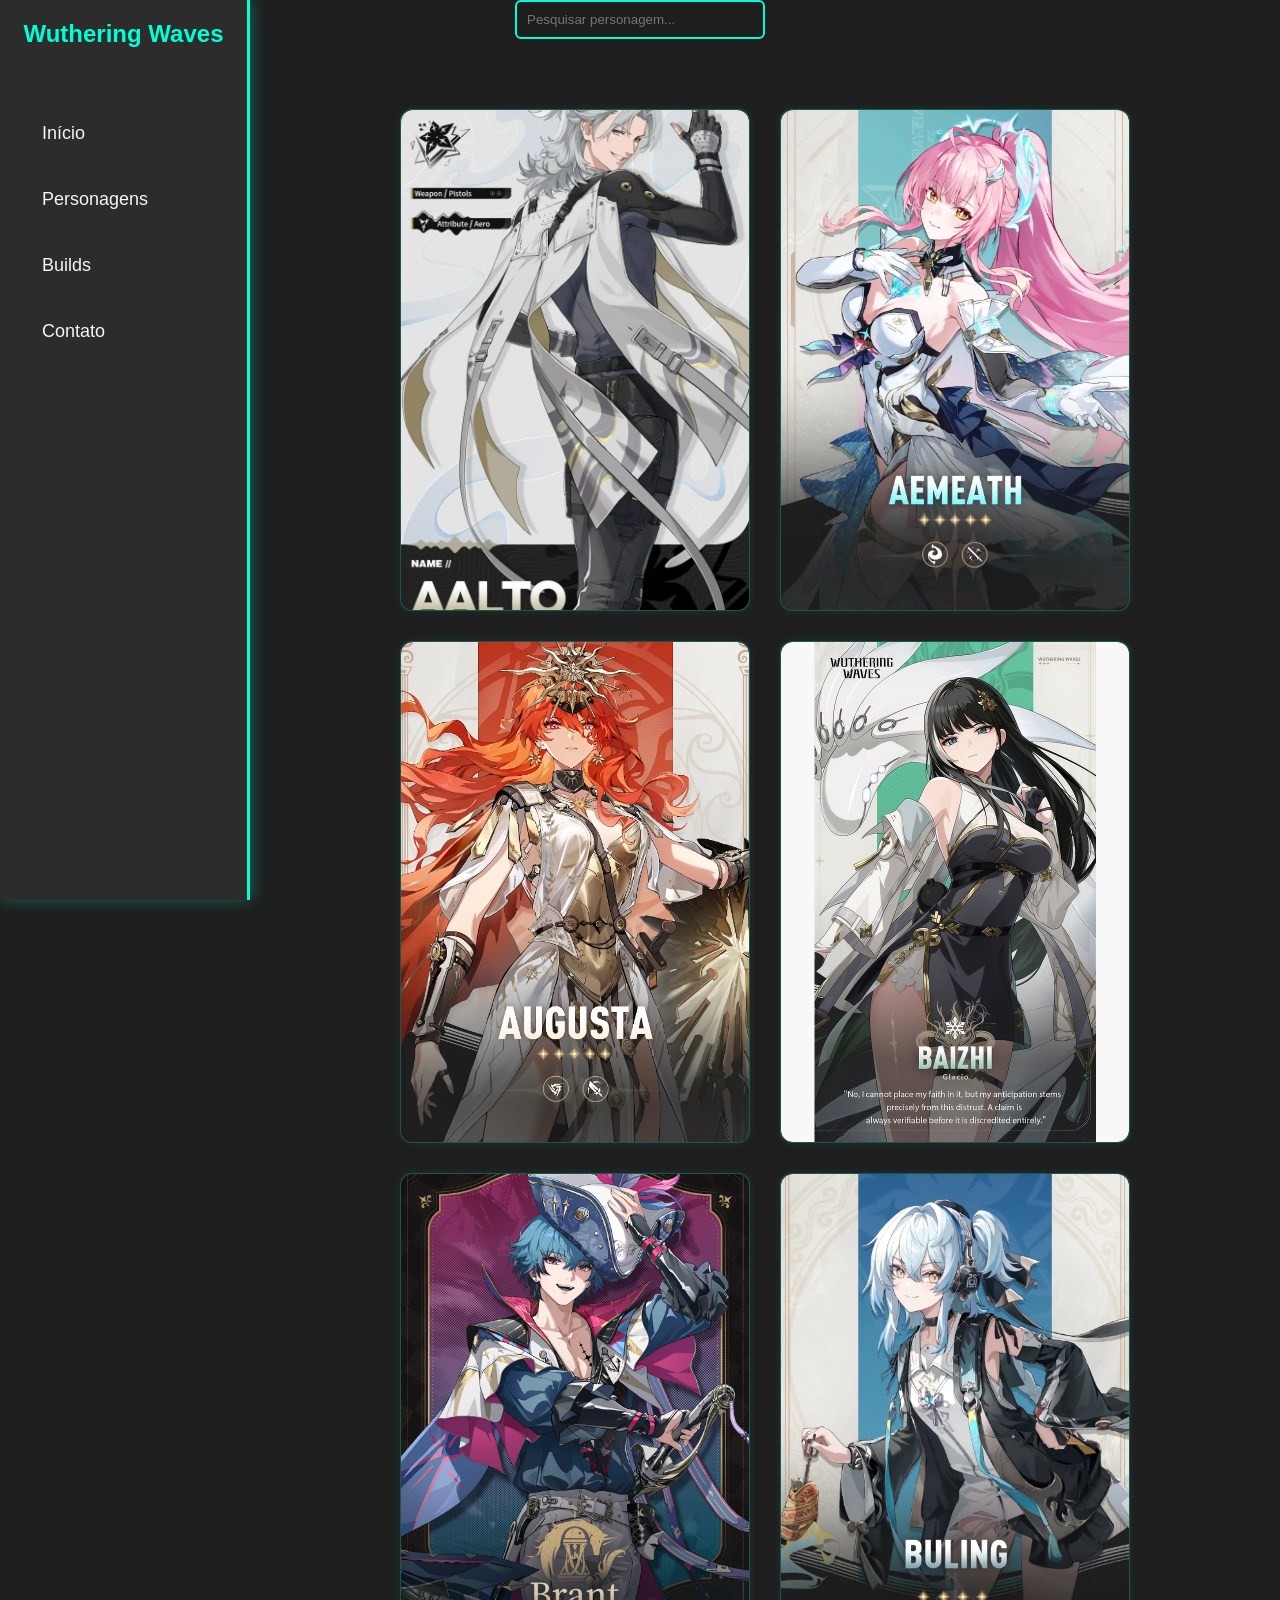
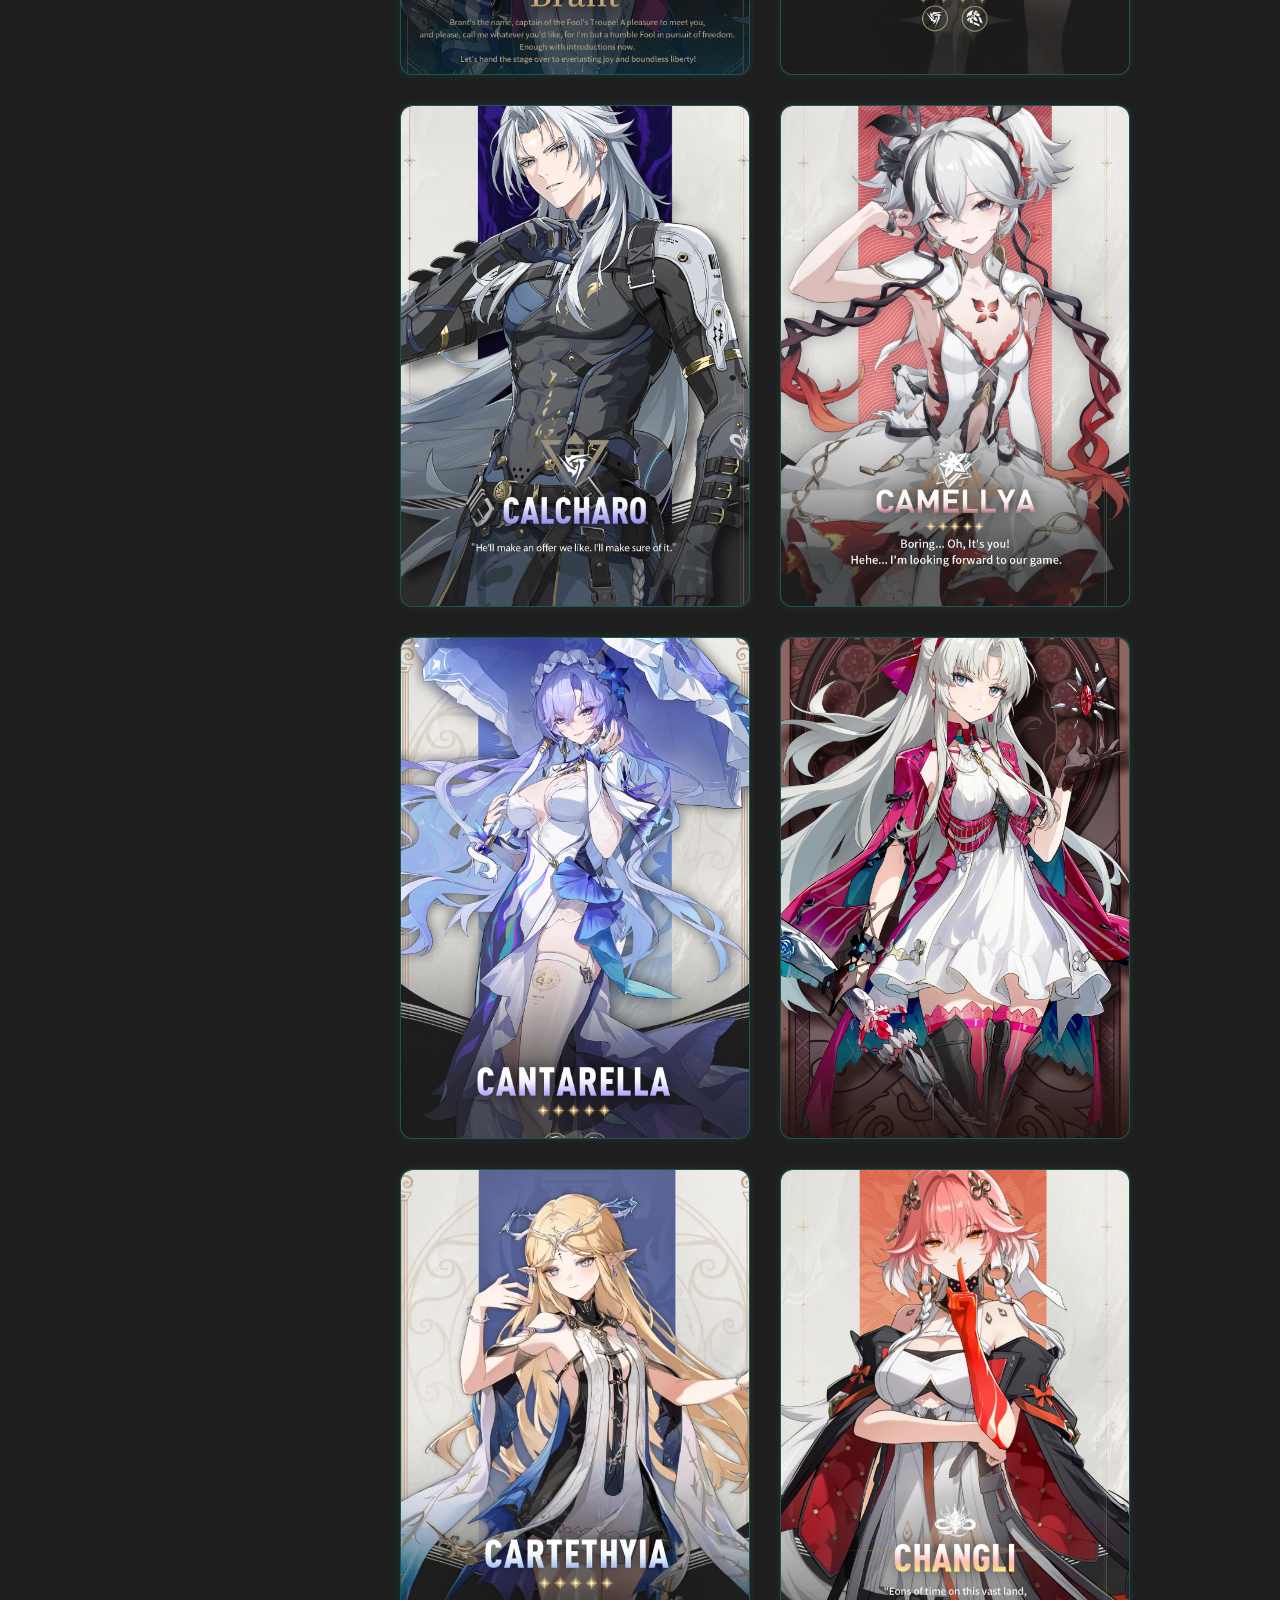
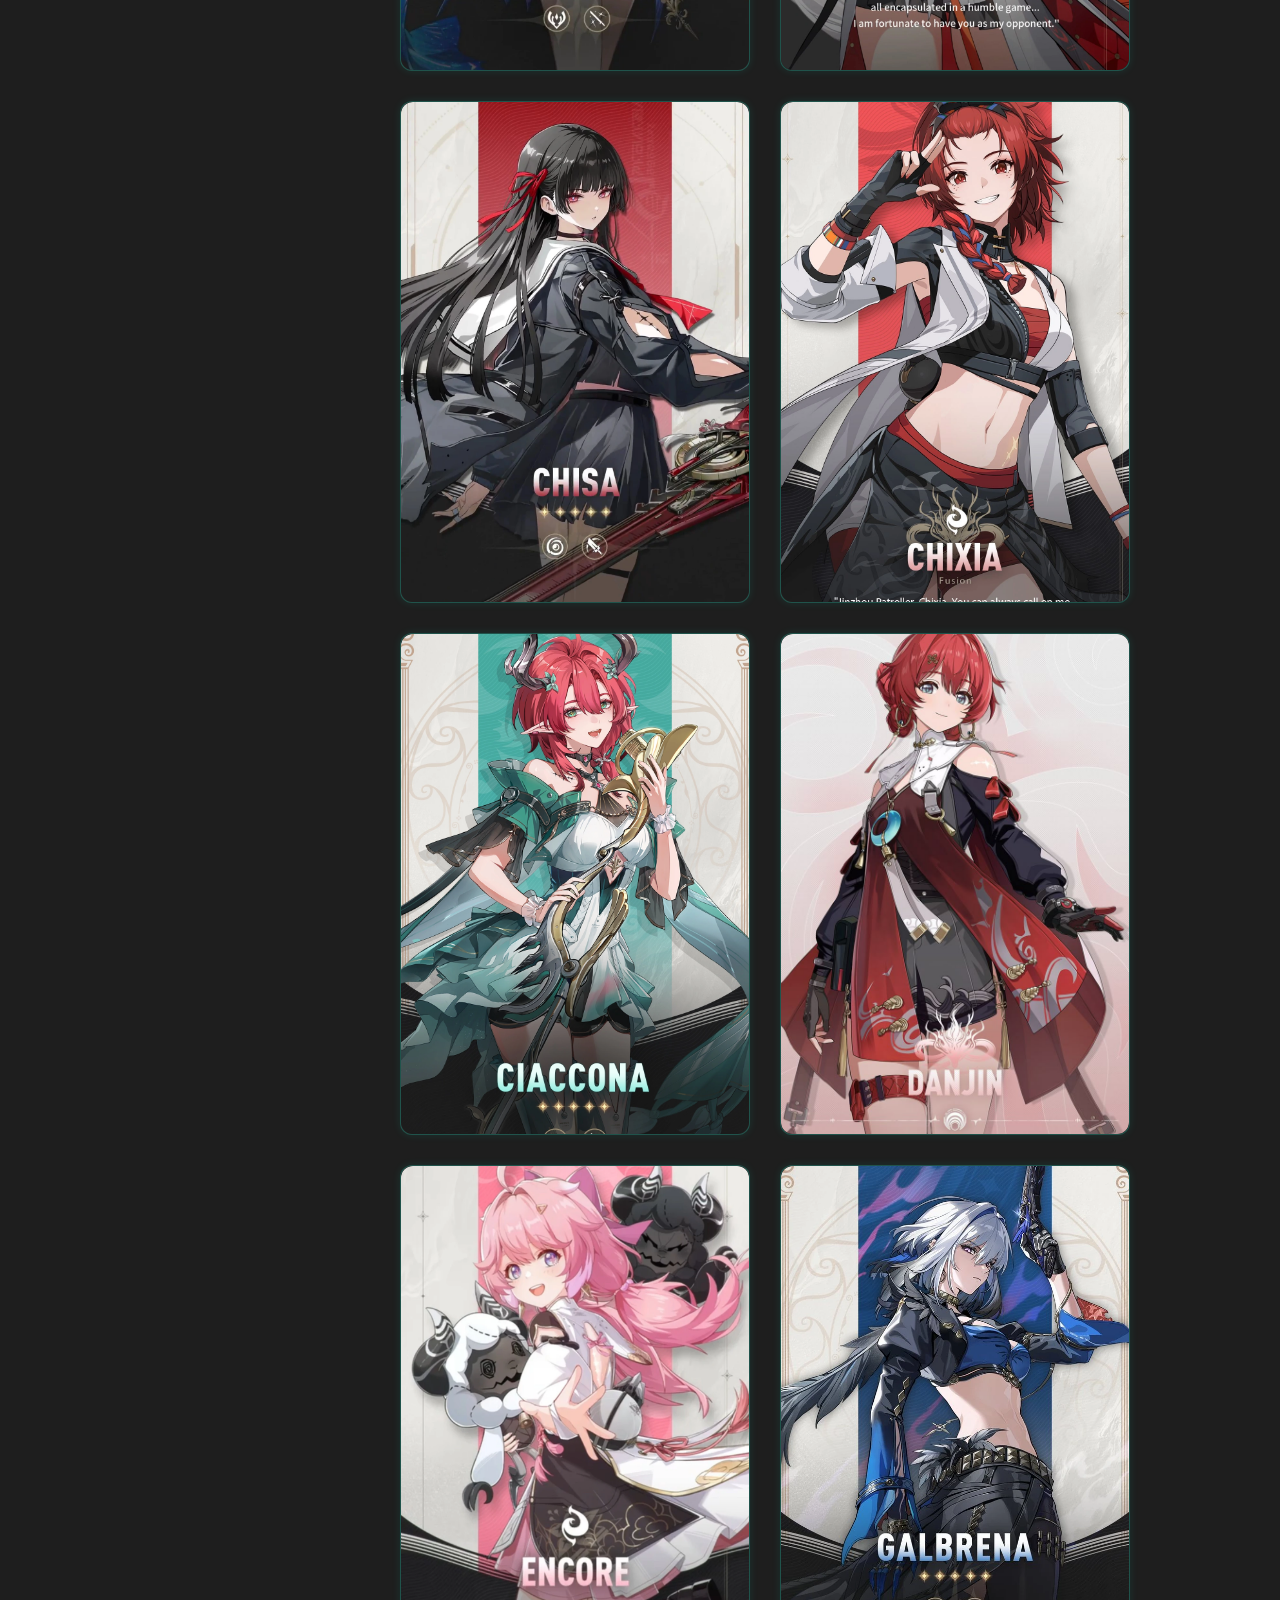
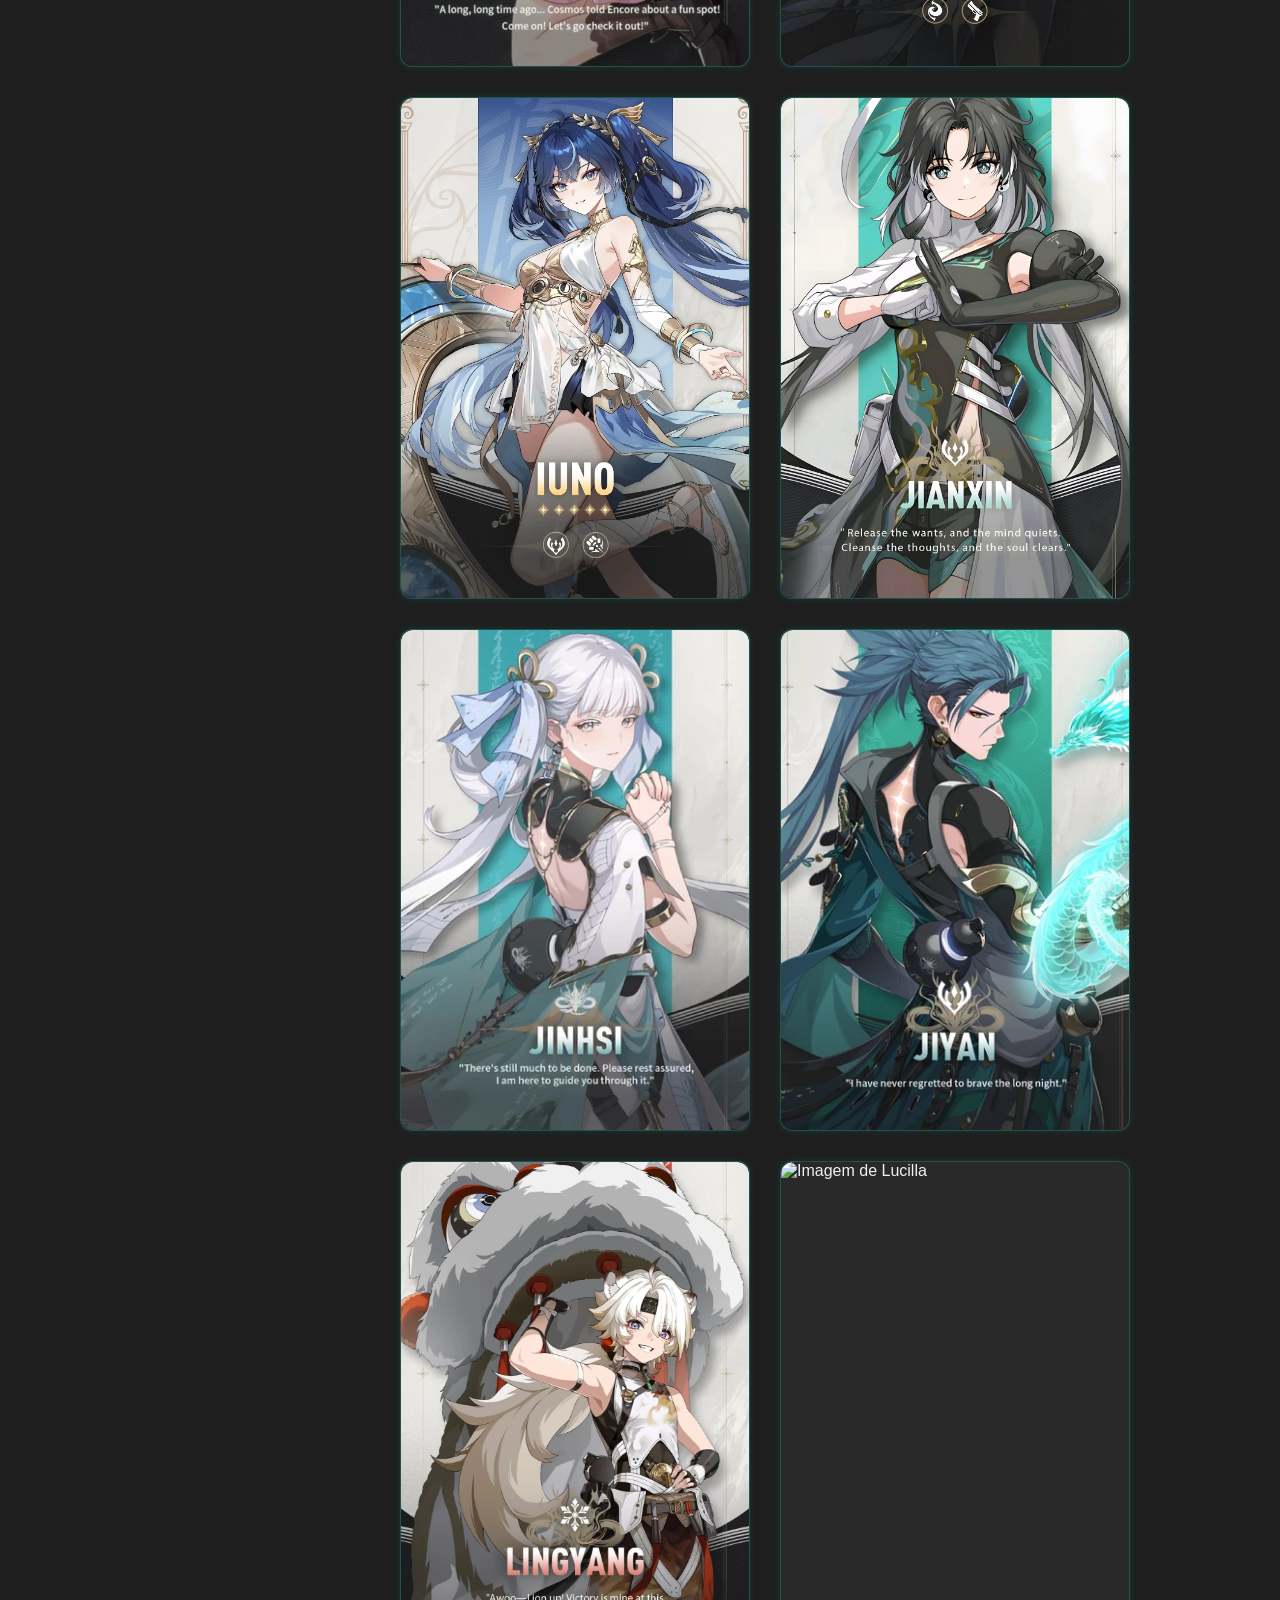
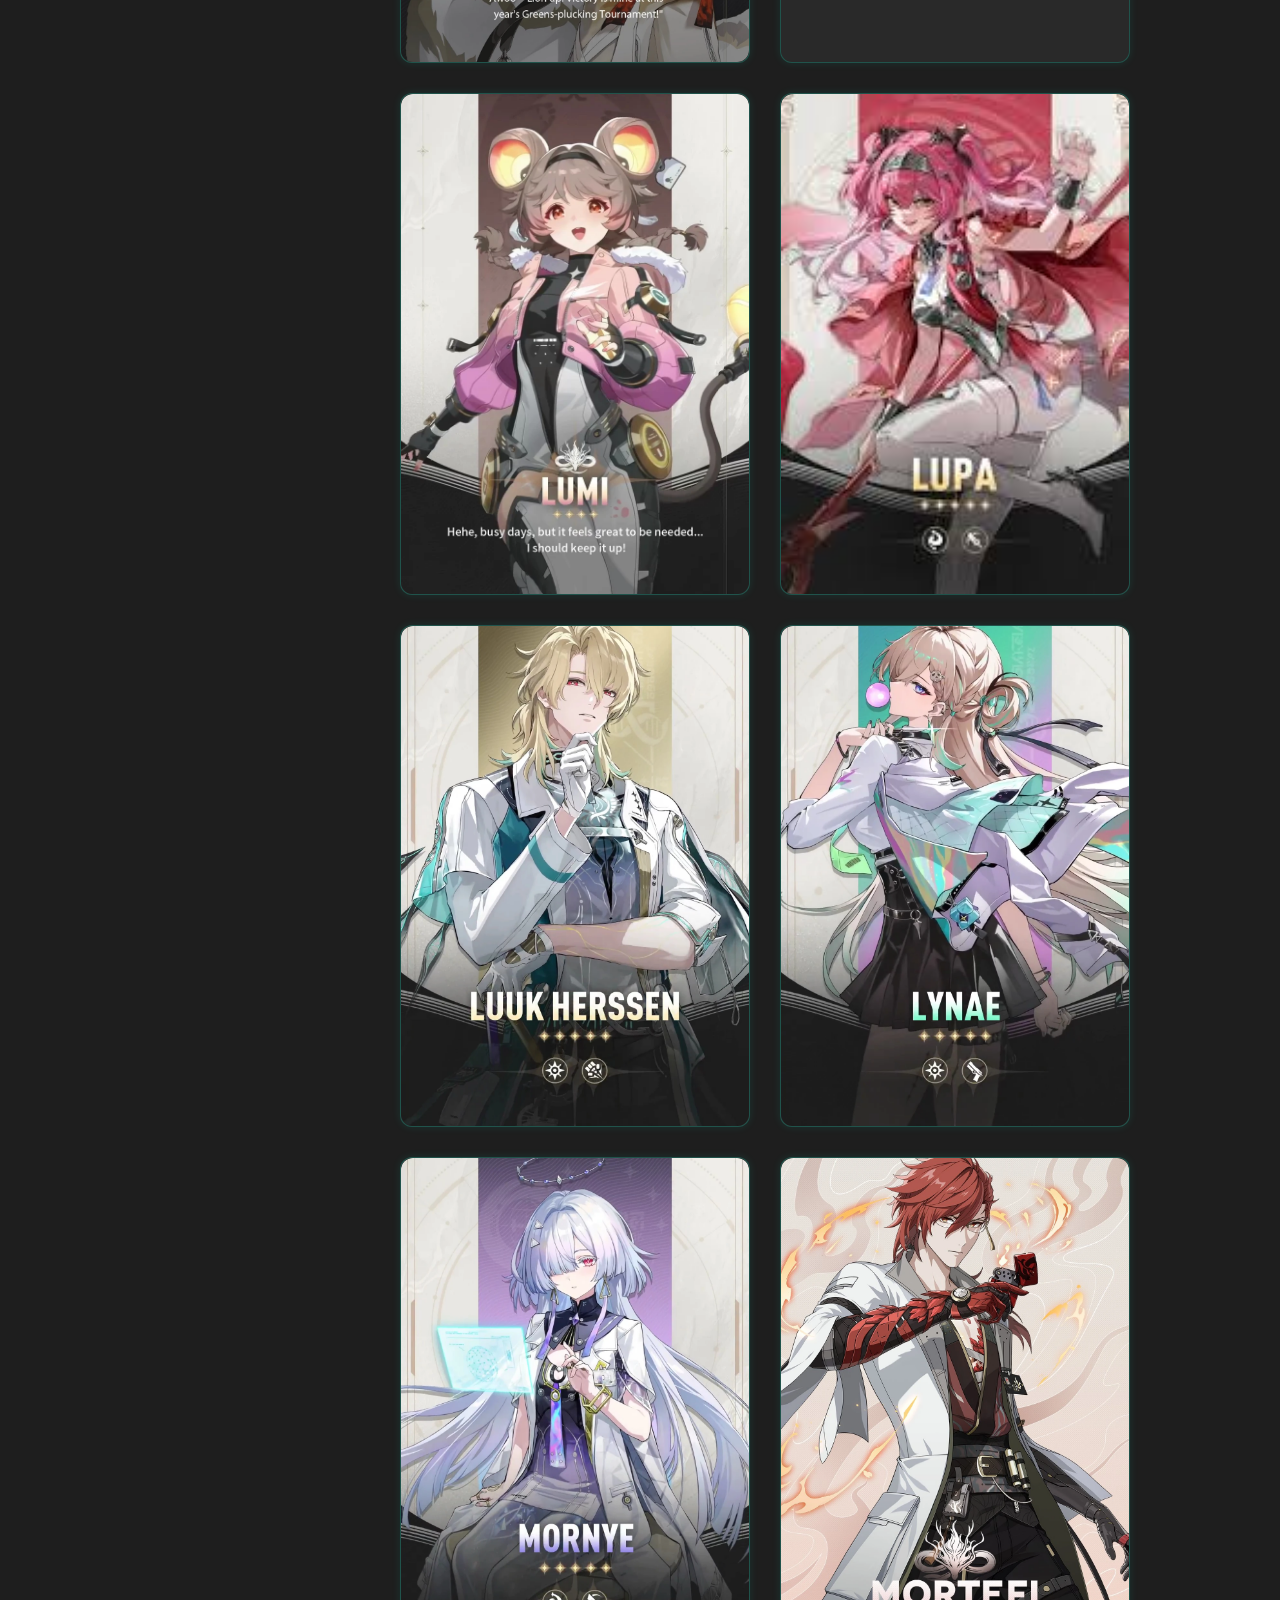
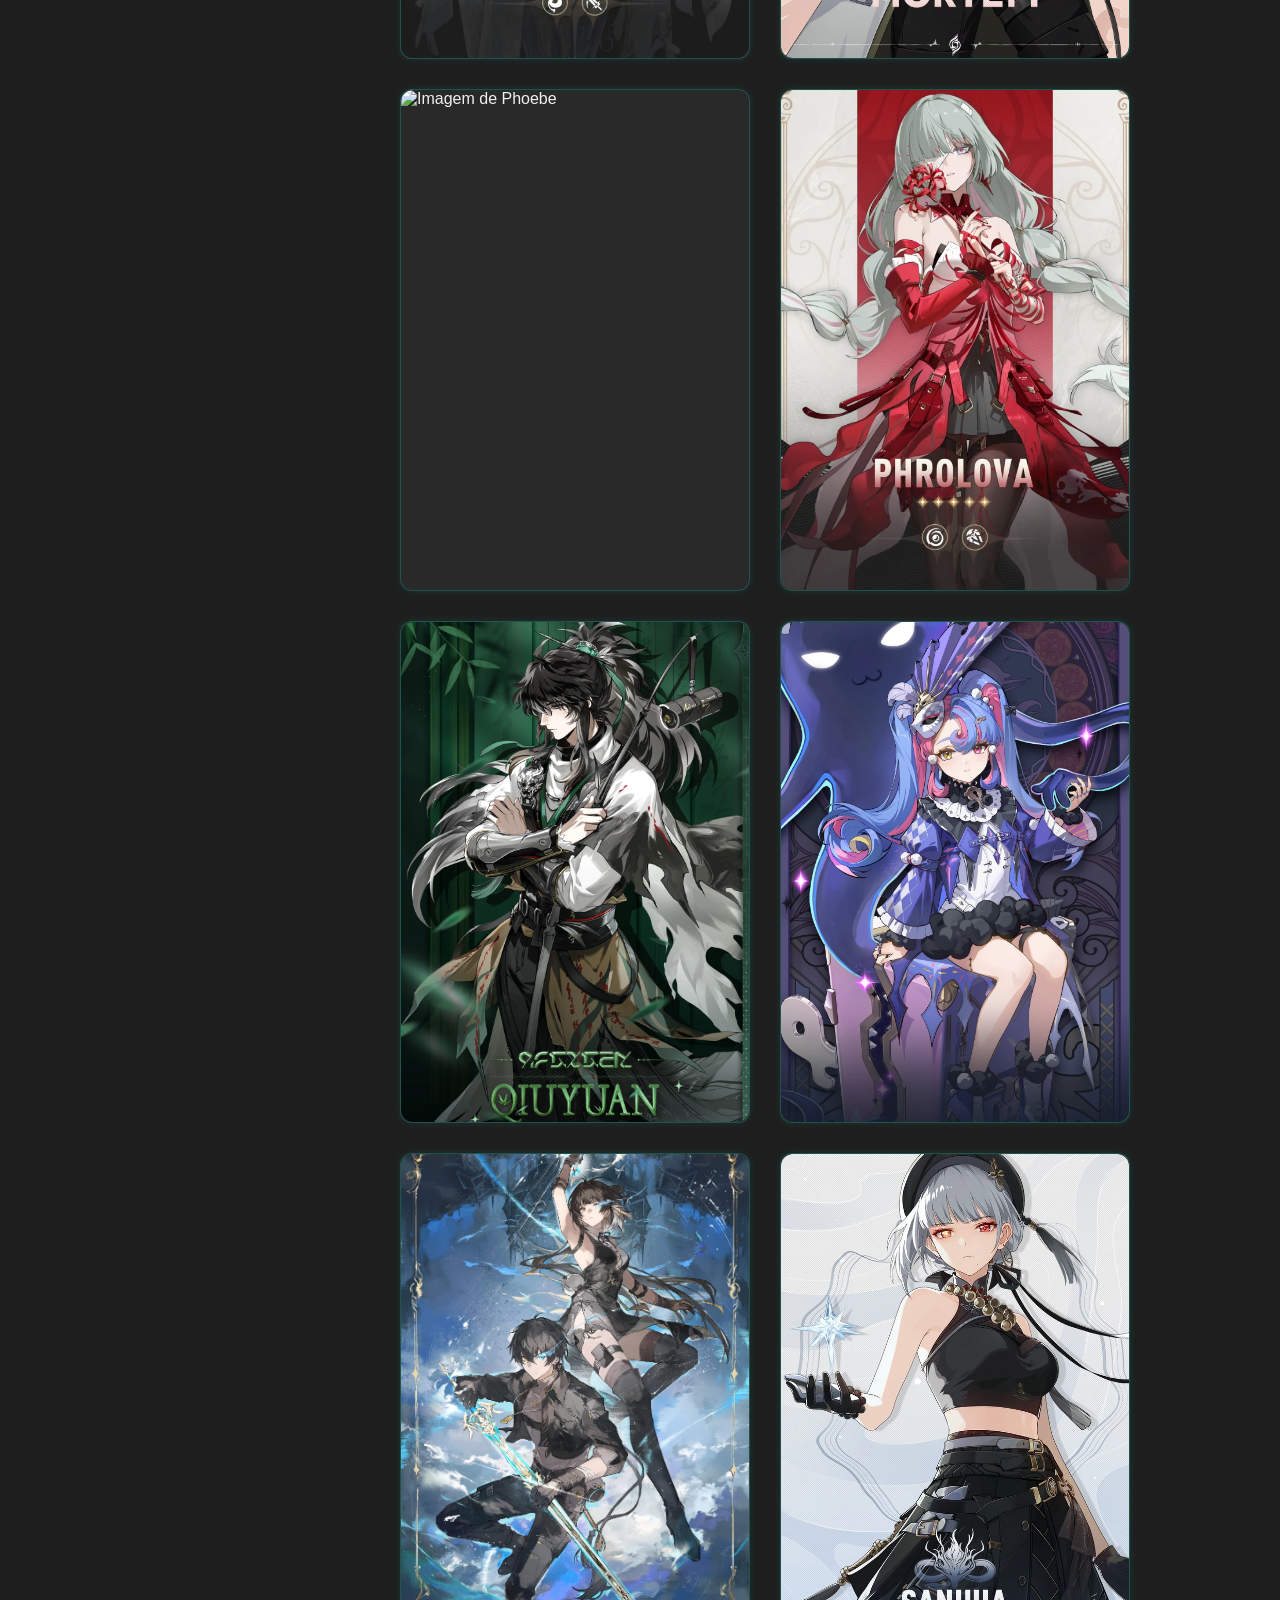
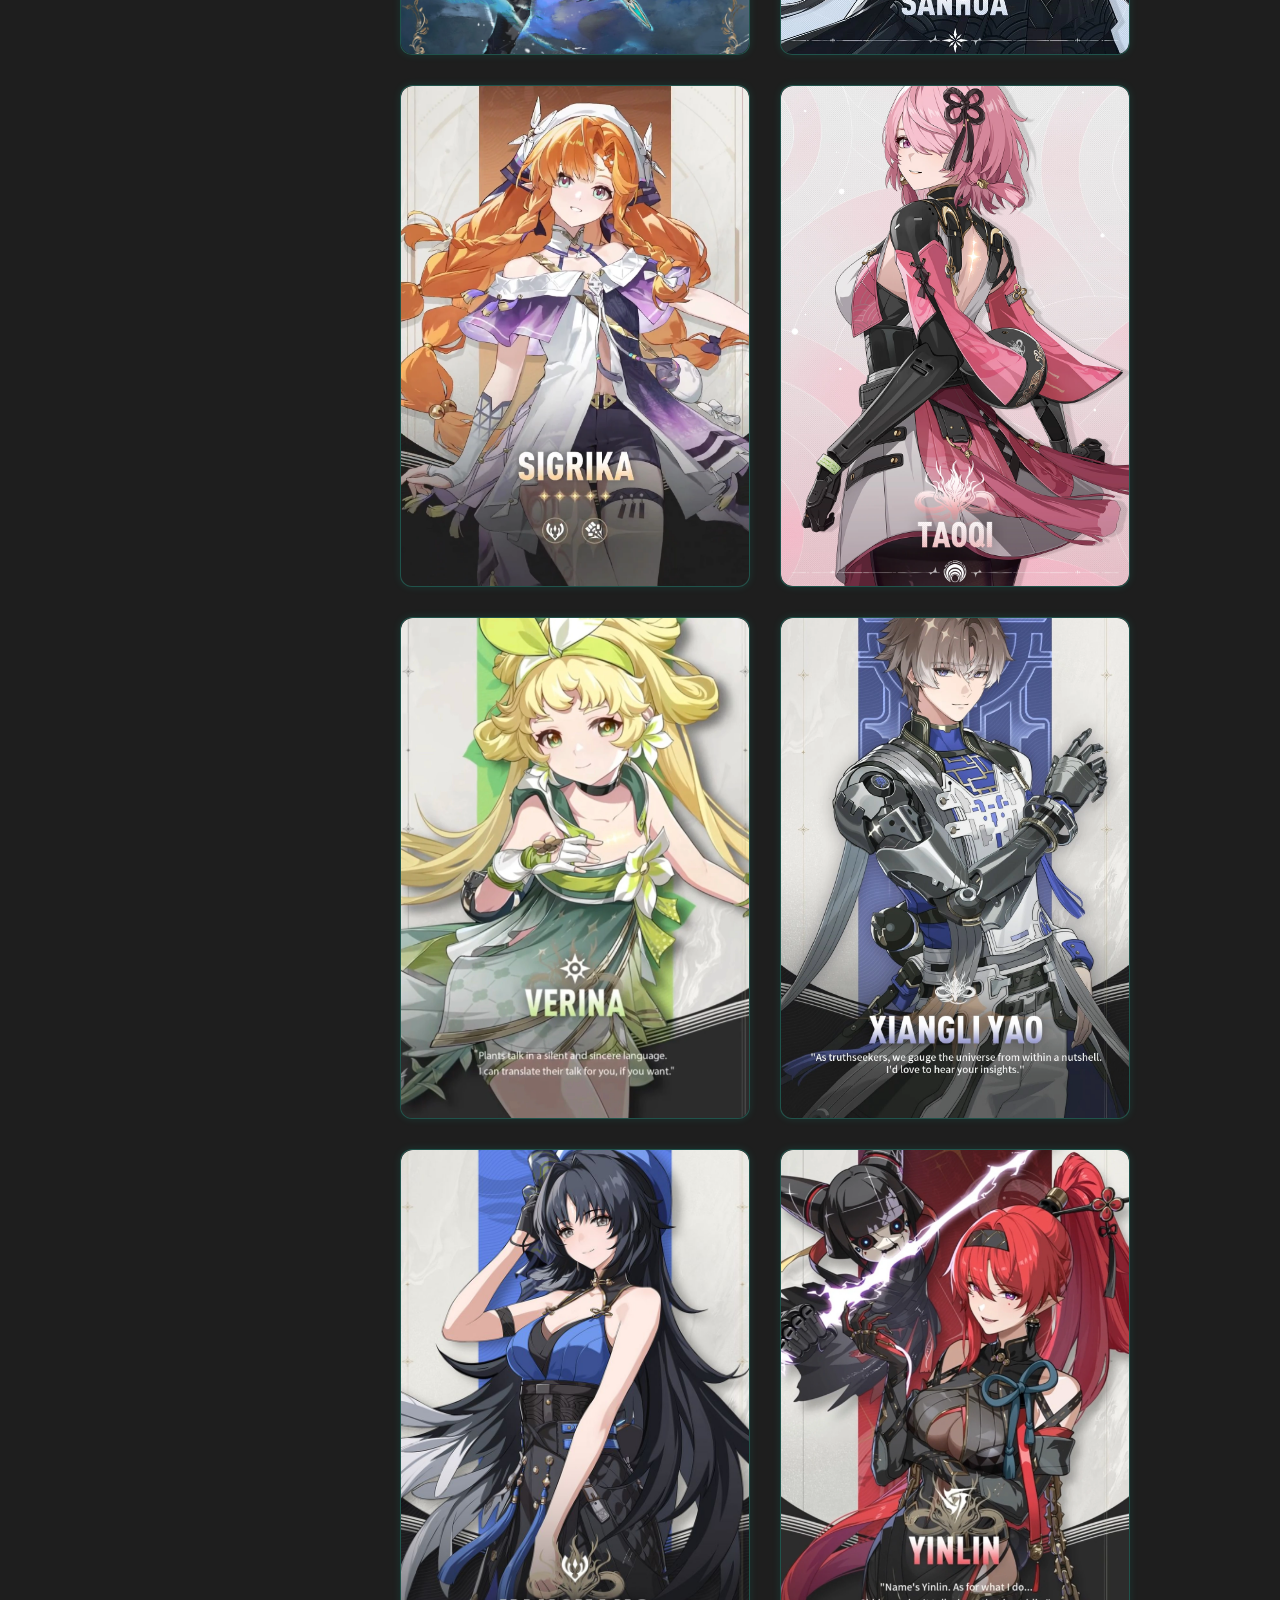
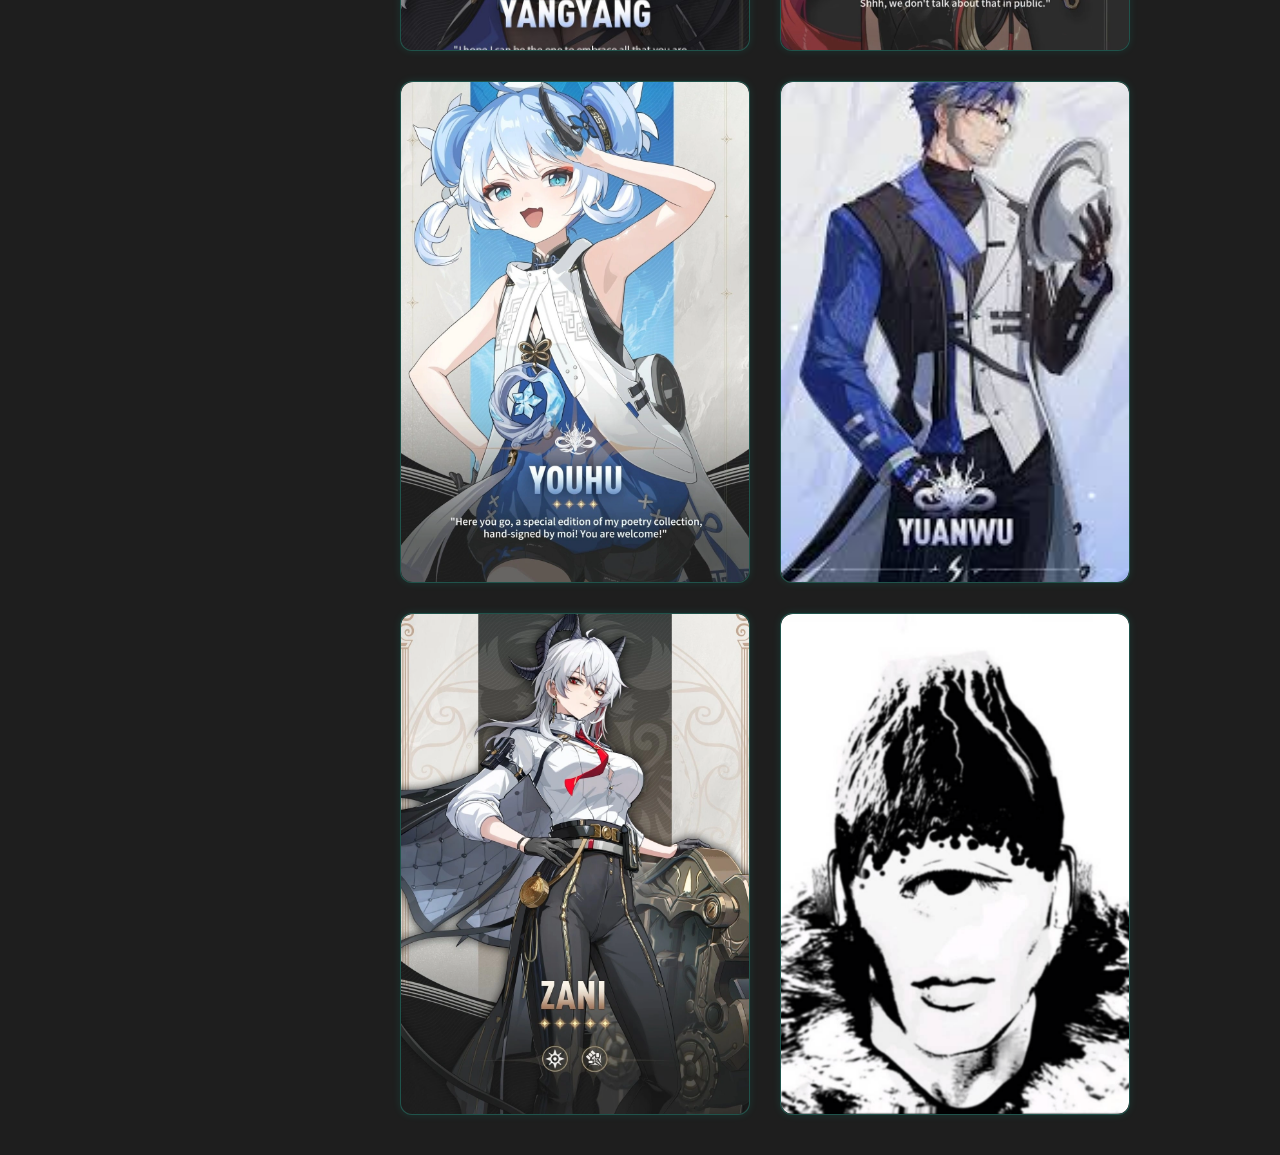
==== index.html @ b2bbee56 "Add files via upload" ====
<!DOCTYPE html>
<html lang="pt-br">
<head>
  <meta charset="UTF-8" />
  <meta name="viewport" content="width=device-width, initial-scale=1.0" />
  <title>Wuthering Waves - Personagens</title>
  <link rel="stylesheet" href="./css/index.css" />
</head>
<body>
    <button class="menu-toggle">☰</button>
  <!-- Menu Responsivo -->
  <nav class="menu">
    <h2 class="logo">Wuthering Waves</h2>
    <ul class="menu-list">
      <li><a href="index.html">Início</a></li>
      <li><a href="personagens.html">Personagens</a></li>
      <li><a href="builds.html">Builds</a></li>
      <li><a href="contato.html">Contato</a></li>
    </ul>
  </nav>
    <!-- botao saiba mais -->
     <div class="search-box">
  <input type="text" id="searchInput" placeholder="Pesquisar personagem...">
    </div>
  <!-- Cards --> 
  <main class="card-container">
<!-- Aalto -->
<section class="cardc" data-nome="aalto">
  <input type="checkbox" id="toggle-aalto" hidden />
  <label for="toggle-aalto" class="card-label">
    <div class="card-image">
      <img src="./img/aalto.png" alt="Imagem de Aalto" class="card-img" />
      <div class="card-info">
        <h1 class="nome">AALTO NVL90</h1>
        <h1 class="hp">HP 14200</h1>
        <h1 class="atk">ATK 2010</h1>
        <h1 class="def">DEF 1320</h1>
        <h1 class="re">RECARGA DE ENERGIA 125%</h1>
        <h1 class="tc">TAXA CRÍTICA 62%</h1>
        <h1 class="dc">DANO CRÍTICO 245%</h1>
 <!-- BOTÃO -->
<a href="builds.html#aalto" class="build-btn">Ver Build</a>
      </div>
    </div>
  </label>
</section>

<!-- Aemeath -->
<section class="cardc" data-nome="aemeath">
  <input type="checkbox" id="toggle-aemeath" hidden />
  <label for="toggle-aemeath" class="card-label">
    <div class="card-image">
      <img src="./img/aemeath.png" alt="Imagem de Aemeath" class="card-img" />
      <div class="card-info">
        <h1 class="nome">AEMEATH NVL90</h1>
        <h1 class="hp">HP 14950</h1>
        <h1 class="atk">ATK 2150</h1>
        <h1 class="def">DEF 1355</h1>
        <h1 class="re">RECARGA DE ENERGIA 122%</h1>
        <h1 class="tc">TAXA CRÍTICA 65%</h1>
        <h1 class="dc">DANO CRÍTICO 250%</h1>
<!-- BOTÃO -->
<a href="builds.html#aemeath" class="build-btn">Ver Build</a>
      </div>
    </div>
  </label>
</section>

<!-- Augusta -->
<section class="cardc" data-nome="augusta">
  <input type="checkbox" id="toggle-augusta" hidden />
  <label for="toggle-augusta" class="card-label">
    <div class="card-image">
      <img src="./img/augusta.png" alt="Imagem de Augusta" class="card-img" />
      <div class="card-info">
        <h1 class="nome">AUGUSTA NVL90</h1>
        <h1 class="hp">HP 15340</h1>
        <h1 class="atk">ATK 2200</h1>
        <h1 class="def">DEF 1370</h1>
        <h1 class="re">RECARGA DE ENERGIA 121%</h1>
        <h1 class="tc">TAXA CRÍTICA 60%</h1>
        <h1 class="dc">DANO CRÍTICO 247%</h1>
<!-- BOTÃO -->
<a href="builds.html#augusta" class="build-btn">Ver Build</a>
      </div>
    </div>
  </label>
</section>

<!-- Baizhi -->
<section class="cardc" data-nome="baizhi">
  <input type="checkbox" id="toggle-baizhi" hidden />
  <label for="toggle-baizhi" class="card-label">
    <div class="card-image">
      <img src="./img/baizhi.png" alt="Imagem de Baizhi" class="card-img" />
      <div class="card-info">
        <h1 class="nome">BAIZHI NVL90</h1>
        <h1 class="hp">HP 13890</h1>
        <h1 class="atk">ATK 1845</h1>
        <h1 class="def">DEF 1302</h1>
        <h1 class="re">RECARGA DE ENERGIA 119%</h1>
        <h1 class="tc">TAXA CRÍTICA 54%</h1>
        <h1 class="dc">DANO CRÍTICO 227%</h1>
<!-- BOTÃO -->
<a href="builds.html#baizhi" class="build-btn">Ver Build</a>
      </div>
    </div>
  </label>
</section>

<!-- Brant -->
<section class="cardc" data-nome="brant">
  <input type="checkbox" id="toggle-brant" hidden />
  <label for="toggle-brant" class="card-label">
    <div class="card-image">
      <img src="./img/brant.png" alt="Imagem de Brant" class="card-img" />
      <div class="card-info">
        <h1 class="nome">BRANT NVL90</h1>
        <h1 class="hp">HP 15820</h1>
        <h1 class="atk">ATK 2250</h1>
        <h1 class="def">DEF 1400</h1>
        <h1 class="re">RECARGA DE ENERGIA 120%</h1>
        <h1 class="tc">TAXA CRÍTICA 63%</h1>
        <h1 class="dc">DANO CRÍTICO 245%</h1>

      </div>
    </div>
  </label>
</section>

<!-- Buling -->
<section class="cardc" data-nome="buling">
  <input type="checkbox" id="toggle-buling" hidden />
  <label for="toggle-buling" class="card-label">
    <div class="card-image">
      <img src="./img/buling.png" alt="Imagem de Buling" class="card-img" />
      <div class="card-info">
        <h1 class="nome">BULING NVL90</h1>
        <h1 class="hp">HP 14560</h1>
        <h1 class="atk">ATK 2080</h1>
        <h1 class="def">DEF 1340</h1>
        <h1 class="re">RECARGA DE ENERGIA 118%</h1>
        <h1 class="tc">TAXA CRÍTICA 57%</h1>
        <h1 class="dc">DANO CRÍTICO 235%</h1>
      </div>
    </div>
  </label>
</section>

<!-- Calcharo -->
<section class="cardc" data-nome="calcharo">
  <input type="checkbox" id="toggle-calcharo" hidden />
  <label for="toggle-calcharo" class="card-label">
    <div class="card-image">
      <img src="./img/calcharo.png" alt="Imagem de Calcharo" class="card-img" />
      <div class="card-info">
        <h1 class="nome">CALCHARO NVL90</h1>
        <h1 class="hp">HP 15890</h1>
        <h1 class="atk">ATK 2260</h1>
        <h1 class="def">DEF 1410</h1>
        <h1 class="re">RECARGA DE ENERGIA 117%</h1>
        <h1 class="tc">TAXA CRÍTICA 60%</h1>
        <h1 class="dc">DANO CRÍTICO 248.9%</h1>
<!-- BOTÃO -->
<a href="builds.html#calcharo" class="build-btn">Ver Build</a>        
      </div>
    </div>
  </label>
</section>

<!-- Camellya -->
<section class="cardc" data-nome="camellya">
  <input type="checkbox" id="toggle-camellya" hidden />
  <label for="toggle-camellya" class="card-label">
    <div class="card-image">
      <img src="./img/camellya.png" alt="Imagem de Camellya" class="card-img" />
      <div class="card-info">
        <h1 class="nome">CAMELLYA NVL90</h1>
        <h1 class="hp">HP 15100</h1>
        <h1 class="atk">ATK 2330</h1>
        <h1 class="def">DEF 1320</h1>
        <h1 class="re">RECARGA DE ENERGIA 120%</h1>
        <h1 class="tc">TAXA CRÍTICA 73%</h1>
        <h1 class="dc">DANO CRÍTICO 270%</h1>
      </div>
    </div>
  </label>
</section>

<!-- Cantarella -->
<section class="cardc" data-nome="cantarella">
  <input type="checkbox" id="toggle-cantarella" hidden />
  <label for="toggle-cantarella" class="card-label">
    <div class="card-image">
      <img src="./img/cantarella.png" alt="Imagem de Cantarella" class="card-img" />
      <div class="card-info">
        <h1 class="nome">CANTARELLA NVL90</h1>
        <h1 class="hp">HP 14770</h1>
        <h1 class="atk">ATK 2120</h1>
        <h1 class="def">DEF 1350</h1>
        <h1 class="re">RECARGA DE ENERGIA 119%</h1>
        <h1 class="tc">TAXA CRÍTICA 68%</h1>
        <h1 class="dc">DANO CRÍTICO 260%</h1>
      </div>
    </div>
  </label>
</section>

<!-- Carlotta -->
<section class="cardc" data-nome="carlotta">
  <input type="checkbox" id="toggle-carlotta" hidden />
  <label for="toggle-carlotta" class="card-label">
    <div class="card-image">
      <img src="./img/carlotta.png" alt="Imagem de Carlotta" class="card-img" />
      <div class="card-info">
        <h1 class="nome">CARLOTTA NVL90</h1>
        <h1 class="hp">HP 15580</h1>
        <h1 class="atk">ATK 2205</h1>
        <h1 class="def">DEF 1380</h1>
        <h1 class="re">RECARGA DE ENERGIA 121%</h1>
        <h1 class="tc">TAXA CRÍTICA 63%</h1>
        <h1 class="dc">DANO CRÍTICO 255%</h1>
      </div>
    </div>
  </label>
</section>

<!-- Cartethyia -->
<section class="cardc" data-nome="cartethyia">
  <input type="checkbox" id="toggle-cartethyia" hidden />
  <label for="toggle-cartethyia" class="card-label">
    <div class="card-image">
      <img src="./img/cartethyia.png" alt="Imagem de Cartethyia" class="card-img" />
      <div class="card-info">
        <h1 class="nome">CARTETHYIA NVL90</h1>
        <h1 class="hp">HP 15090</h1>
        <h1 class="atk">ATK 2180</h1>
        <h1 class="def">DEF 1355</h1>
        <h1 class="re">RECARGA DE ENERGIA 120%</h1>
        <h1 class="tc">TAXA CRÍTICA 62%</h1>
        <h1 class="dc">DANO CRÍTICO 248%</h1>
      </div>
    </div>
  </label>
</section>

<!-- Changli -->
<section class="cardc" data-nome="changli">
  <input type="checkbox" id="toggle-changli" hidden />
  <label for="toggle-changli" class="card-label">
    <div class="card-image">
      <img src="./img/changli.png" alt="Imagem de Changli" class="card-img" />
      <div class="card-info">
        <h1 class="nome">CHANGLI NVL90</h1>
        <h1 class="hp">HP 16349</h1>
        <h1 class="atk">ATK 2033</h1>
        <h1 class="def">DEF 1378</h1>
        <h1 class="re">RECARGA DE ENERGIA 120%</h1>
        <h1 class="tc">TAXA CRÍTICA 61%</h1>
        <h1 class="dc">DANO CRÍTICO 264.4%</h1>
<!-- BOTÃO -->
<a href="builds.html#changli" class="build-btn">Ver Build</a>
      </div>
    </div>
  </label>
</section>

<!-- Chisa -->
<section class="cardc" data-nome="chisa">
  <input type="checkbox" id="toggle-chisa" hidden />
  <label for="toggle-chisa" class="card-label">
    <div class="card-image">
      <img src="./img/chisa.png" alt="Imagem de Chisa" class="card-img" />
      <div class="card-info">
        <h1 class="nome">CHISA NVL90</h1>
        <h1 class="hp">HP 14600</h1>
        <h1 class="atk">ATK 2100</h1>
        <h1 class="def">DEF 1330</h1>
        <h1 class="re">RECARGA DE ENERGIA 118%</h1>
        <h1 class="tc">TAXA CRÍTICA 59%</h1>
        <h1 class="dc">DANO CRÍTICO 242%</h1>
      </div>
    </div>
  </label>
</section>

<!-- Chixia -->
<section class="cardc" data-nome="chixia">
  <input type="checkbox" id="toggle-chixia" hidden />
  <label for="toggle-chixia" class="card-label">
    <div class="card-image">
      <img src="./img/chixia.png" alt="Imagem de Chixia" class="card-img" />
      <div class="card-info">
        <h1 class="nome">CHIXIA NVL90</h1>
        <h1 class="hp">HP 15200</h1>
        <h1 class="atk">ATK 2240</h1>
        <h1 class="def">DEF 1380</h1>
        <h1 class="re">RECARGA DE ENERGIA 119%</h1>
        <h1 class="tc">TAXA CRÍTICA 64%</h1>
        <h1 class="dc">DANO CRÍTICO 260%</h1>
      </div>
    </div>
  </label>
</section>

<!-- Ciaccona -->
<section class="cardc" data-nome="ciaccona">
  <input type="checkbox" id="toggle-ciaccona" hidden />
  <label for="toggle-ciaccona" class="card-label">
    <div class="card-image">
      <img src="./img/ciaccona.png" alt="Imagem de Ciaccona" class="card-img" />
      <div class="card-info">
        <h1 class="nome">CIACCONA NVL90</h1>
        <h1 class="hp">HP 15050</h1>
        <h1 class="atk">ATK 2180</h1>
        <h1 class="def">DEF 1360</h1>
        <h1 class="re">RECARGA DE ENERGIA 117%</h1>
        <h1 class="tc">TAXA CRÍTICA 61%</h1>
        <h1 class="dc">DANO CRÍTICO 250%</h1>
      </div>
    </div>
  </label>
</section>

<!-- Danjin -->
<section class="cardc" data-nome="danjin">
  <input type="checkbox" id="toggle-danjin" hidden />
  <label for="toggle-danjin" class="card-label">
    <div class="card-image">
      <img src="./img/danjin.png" alt="Imagem de Danjin" class="card-img" />
      <div class="card-info">
        <h1 class="nome">DANJIN NVL90</h1>
        <h1 class="hp">HP 14467</h1>
        <h1 class="atk">ATK 2356</h1>
        <h1 class="def">DEF 1439</h1>
        <h1 class="re">RECARGA DE ENERGIA 121.2%</h1>
        <h1 class="tc">TAXA CRÍTICA 91%</h1>
        <h1 class="dc">DANO CRÍTICO 257.7%</h1>
<!-- BOTÃO -->
<a href="builds.html#danjin" class="build-btn">Ver Build</a>        
      </div>
    </div>
  </label>
</section>

<!-- Encore -->
<section class="cardc" data-nome="encore">
  <input type="checkbox" id="toggle-encore" hidden />
  <label for="toggle-encore" class="card-label">
    <div class="card-image">
      <img src="./img/encore.png" alt="Imagem de Encore" class="card-img" />
      <div class="card-info">
        <h1 class="nome">ENCORE NVL90</h1>
        <h1 class="hp">HP 14900</h1>
        <h1 class="atk">ATK 2102</h1>
        <h1 class="def">DEF 1370</h1>
        <h1 class="re">RECARGA DE ENERGIA 117%</h1>
        <h1 class="tc">TAXA CRÍTICA 65%</h1>
        <h1 class="dc">DANO CRÍTICO 250.1%</h1>
<!-- BOTÃO -->
<a href="builds.html#encore" class="build-btn">Ver Build</a>
      </div>
    </div>
  </label>
</section>

<!-- Galbrena -->
<section class="cardc" data-nome="galbrena">
  <input type="checkbox" id="toggle-galbrena" hidden />
  <label for="toggle-galbrena" class="card-label">
    <div class="card-image">
      <img src="./img/galbrena.png" alt="Imagem de Galbrena" class="card-img" />
      <div class="card-info">
        <h1 class="nome">GALBRENA NVL90</h1>
        <h1 class="hp">HP 14750</h1>
        <h1 class="atk">ATK 2130</h1>
        <h1 class="def">DEF 1345</h1>
        <h1 class="re">RECARGA DE ENERGIA 118%</h1>
        <h1 class="tc">TAXA CRÍTICA 66%</h1>
        <h1 class="dc">DANO CRÍTICO 255%</h1>
      </div>
    </div>
  </label>
</section>

<!-- Iuno -->
<section class="cardc" data-nome="iuno">
  <input type="checkbox" id="toggle-iuno" hidden />
  <label for="toggle-iuno" class="card-label">
    <div class="card-image">
      <img src="./img/iuno.png" alt="Imagem de Iuno" class="card-img" />
      <div class="card-info">
        <h1 class="nome">IUNO NVL90</h1>
        <h1 class="hp">HP 14680</h1>
        <h1 class="atk">ATK 2125</h1>
        <h1 class="def">DEF 1320</h1>
        <h1 class="re">RECARGA DE ENERGIA 119%</h1>
        <h1 class="tc">TAXA CRÍTICA 67%</h1>
        <h1 class="dc">DANO CRÍTICO 256%</h1>
      </div>
    </div>
  </label>
</section>

<!-- Jianxin -->
<section class="cardc" data-nome="jianxin">
  <input type="checkbox" id="toggle-jianxin" hidden />
  <label for="toggle-jianxin" class="card-label">
    <div class="card-image">
      <img src="./img/jianxin.png" alt="Imagem de Jianxin" class="card-img" />
      <div class="card-info">
        <h1 class="nome">JIANXIN NVL90</h1>
        <h1 class="hp">HP 17480</h1>
        <h1 class="atk">ATK 1990</h1>
        <h1 class="def">DEF 1533</h1>
        <h1 class="re">RECARGA DE ENERGIA 122%</h1>
        <h1 class="tc">TAXA CRÍTICA 58%</h1>
        <h1 class="dc">DANO CRÍTICO 236%</h1>
<!-- BOTÃO -->
<a href="builds.html#jianxin" class="build-btn">Ver Build</a>        
      </div>
    </div>
  </label>
</section>

<!-- Jinhsi -->
<section class="cardc" data-nome="jinhsi">
  <input type="checkbox" id="toggle-jinhsi" hidden />
  <label for="toggle-jinhsi" class="card-label">
    <div class="card-image">
      <img src="./img/jinhsi.png" alt="Imagem de Jinhsi" class="card-img" />
      <div class="card-info">
        <h1 class="nome">JINHSI NVL90</h1>
        <h1 class="hp">HP 15800</h1>
        <h1 class="atk">ATK 2300</h1>
        <h1 class="def">DEF 1360</h1>
        <h1 class="re">RECARGA DE ENERGIA 118%</h1>
        <h1 class="tc">TAXA CRÍTICA 70%</h1>
        <h1 class="dc">DANO CRÍTICO 270%</h1>
      </div>
    </div>
  </label>
</section>

<!-- Jiyan -->
<section class="cardc" data-nome="jiyan">
  <input type="checkbox" id="toggle-jiyan" hidden />
  <label for="toggle-jiyan" class="card-label">
    <div class="card-image">
      <img src="./img/jiyan.png" alt="Imagem de Jiyan" class="card-img" />
      <div class="card-info">
        <h1 class="nome">JIYAN NVL90</h1>
        <h1 class="hp">HP 15950</h1>
        <h1 class="atk">ATK 2225</h1>
        <h1 class="def">DEF 1385</h1>
        <h1 class="re">RECARGA DE ENERGIA 117%</h1>
        <h1 class="tc">TAXA CRÍTICA 65%</h1>
        <h1 class="dc">DANO CRÍTICO 260%</h1>
      </div>
    </div>
  </label>
</section>

<!-- Lingyang -->
<section class="cardc" data-nome="lingyang">
  <input type="checkbox" id="toggle-lingyang" hidden />
  <label for="toggle-lingyang" class="card-label">
    <div class="card-image">
      <img src="./img/lingyang.png" alt="Imagem de Lingyang" class="card-img" />
      <div class="card-info">
        <h1 class="nome">LINGYANG NVL90</h1>
        <h1 class="hp">HP 15080</h1>
        <h1 class="atk">ATK 2170</h1>
        <h1 class="def">DEF 1340</h1>
        <h1 class="re">RECARGA DE ENERGIA 116%</h1>
        <h1 class="tc">TAXA CRÍTICA 63%</h1>
        <h1 class="dc">DANO CRÍTICO 248%</h1>
      </div>
    </div>
  </label>
</section>

<!-- Lucilla -->
<section class="cardc" data-nome="lucilla">
  <input type="checkbox" id="toggle-lucilla" hidden />
  <label for="toggle-lucilla" class="card-label">
    <div class="card-image">
      <img src="./img/lucilla.png" alt="Imagem de Lucilla" class="card-img" />
      <div class="card-info">
        <h1 class="nome">LUCILLA NVL90</h1>
        <h1 class="hp">HP 14890</h1>
        <h1 class="atk">ATK 2190</h1>
        <h1 class="def">DEF 1355</h1>
        <h1 class="re">RECARGA DE ENERGIA 119%</h1>
        <h1 class="tc">TAXA CRÍTICA 66%</h1>
        <h1 class="dc">DANO CRÍTICO 253%</h1>
      </div>
    </div>
  </label>
</section>

<!-- Lumi -->
<section class="cardc" data-nome="lumi">
  <input type="checkbox" id="toggle-lumi" hidden />
  <label for="toggle-lumi" class="card-label">
    <div class="card-image">
      <img src="./img/lumi.png" alt="Imagem de Lumi" class="card-img" />
      <div class="card-info">
        <h1 class="nome">LUMI NVL90</h1>
        <h1 class="hp">HP 14550</h1>
        <h1 class="atk">ATK 2210</h1>
        <h1 class="def">DEF 1330</h1>
        <h1 class="re">RECARGA DE ENERGIA 118%</h1>
        <h1 class="tc">TAXA CRÍTICA 67%</h1>
        <h1 class="dc">DANO CRÍTICO 255%</h1>
      </div>
    </div>
  </label>
</section>

<!-- Lupa -->
<section class="cardc" data-nome="lupa">
  <input type="checkbox" id="toggle-lupa" hidden />
  <label for="toggle-lupa" class="card-label">
    <div class="card-image">
      <img src="./img/lupa.png" alt="Imagem de Lupa" class="card-img" />
      <div class="card-info">
        <h1 class="nome">LUPA NVL90</h1>
        <h1 class="hp">HP 14720</h1>
        <h1 class="atk">ATK 2230</h1>
        <h1 class="def">DEF 1365</h1>
        <h1 class="re">RECARGA DE ENERGIA 120%</h1>
        <h1 class="tc">TAXA CRÍTICA 68%</h1>
        <h1 class="dc">DANO CRÍTICO 258%</h1>
      </div>
    </div>
  </label>
</section>

<!-- Luuk Herssen -->
<section class="cardc" data-nome="luuk-herssen">
  <input type="checkbox" id="toggle-luuk-herssen" hidden />
  <label for="toggle-luuk-herssen" class="card-label">
    <div class="card-image">
      <img src="./img/luuk-herssen.png" alt="Imagem de Luuk Herssen" class="card-img" />
      <div class="card-info">
        <h1 class="nome">LUUK H. NVL90</h1>
        <h1 class="hp">HP 14980</h1>
        <h1 class="atk">ATK 2250</h1>
        <h1 class="def">DEF 1370</h1>
        <h1 class="re">RECARGA DE ENERGIA 121%</h1>
        <h1 class="tc">TAXA CRÍTICA 69%</h1>
        <h1 class="dc">DANO CRÍTICO 260%</h1>
      </div>
    </div>
  </label>
</section>

<!-- Lynae -->
<section class="cardc" data-nome="lynae">
  <input type="checkbox" id="toggle-lynae" hidden />
  <label for="toggle-lynae" class="card-label">
    <div class="card-image">
      <img src="./img/lynae.png" alt="Imagem de Lynae" class="card-img" />
      <div class="card-info">
        <h1 class="nome">LYNAE NVL90</h1>
        <h1 class="hp">HP 15120</h1>
        <h1 class="atk">ATK 2195</h1>
        <h1 class="def">DEF 1345</h1>
        <h1 class="re">RECARGA DE ENERGIA 119%</h1>
        <h1 class="tc">TAXA CRÍTICA 66%</h1>
        <h1 class="dc">DANO CRÍTICO 252%</h1>
      </div>
    </div>
  </label>
</section>

<!-- Mornye -->
<section class="cardc" data-nome="mornye">
  <input type="checkbox" id="toggle-mornye" hidden />
  <label for="toggle-mornye" class="card-label">
    <div class="card-image">
      <img src="./img/mornye.png" alt="Imagem de Mornye" class="card-img" />
      <div class="card-info">
        <h1 class="nome">MORNYE NVL90</h1>
        <h1 class="hp">HP 15260</h1>
        <h1 class="atk">ATK 2270</h1>
        <h1 class="def">DEF 1380</h1>
        <h1 class="re">RECARGA DE ENERGIA 118%</h1>
        <h1 class="tc">TAXA CRÍTICA 70%</h1>
        <h1 class="dc">DANO CRÍTICO 265%</h1>
      </div>
    </div>
  </label>
</section>

<!-- Mortefi -->
<section class="cardc" data-nome="mortefi">
  <input type="checkbox" id="toggle-mortefi" hidden />
  <label for="toggle-mortefi" class="card-label">
    <div class="card-image">
      <img src="./img/mortefi.png" alt="Imagem de Mortefi" class="card-img" />
      <div class="card-info">
        <h1 class="nome">MORTEFI NVL90</h1>
        <h1 class="hp">HP 15090</h1>
        <h1 class="atk">ATK 2240</h1>
        <h1 class="def">DEF 1365</h1>
        <h1 class="re">RECARGA DE ENERGIA 117%</h1>
        <h1 class="tc">TAXA CRÍTICA 68%</h1>
        <h1 class="dc">DANO CRÍTICO 260%</h1>
      </div>
    </div>
  </label>
</section>

<!-- Phoebe -->
<section class="cardc" data-nome="phoebe">
  <input type="checkbox" id="toggle-phoebe" hidden />
  <label for="toggle-phoebe" class="card-label">
    <div class="card-image">
      <img src="./img/phoebe.png" alt="Imagem de Phoebe" class="card-img" />
      <div class="card-info">
        <h1 class="nome">PHOEBE NVL90</h1>
        <h1 class="hp">HP 14920</h1>
        <h1 class="atk">ATK 2180</h1>
        <h1 class="def">DEF 1350</h1>
        <h1 class="re">RECARGA DE ENERGIA 119%</h1>
        <h1 class="tc">TAXA CRÍTICA 67%</h1>
        <h1 class="dc">DANO CRÍTICO 255%</h1>
      </div>
    </div>
  </label>
</section>

<!-- Phrolova -->
<section class="cardc" data-nome="phrolova">
  <input type="checkbox" id="toggle-phrolova" hidden />
  <label for="toggle-phrolova" class="card-label">
    <div class="card-image">
      <img src="./img/phrolova.png" alt="Imagem de Phrolova" class="card-img" />
      <div class="card-info">
        <h1 class="nome">PHROLOVA NVL90</h1>
        <h1 class="hp">HP 14780</h1>
        <h1 class="atk">ATK 2160</h1>
        <h1 class="def">DEF 1345</h1>
        <h1 class="re">RECARGA DE ENERGIA 118%</h1>
        <h1 class="tc">TAXA CRÍTICA 65%</h1>
        <h1 class="dc">DANO CRÍTICO 250%</h1>
      </div>
    </div>
  </label>
</section>

<!-- Qiuyuan -->
<section class="cardc" data-nome="qiuyuan">
  <input type="checkbox" id="toggle-qiuyuan" hidden />
  <label for="toggle-qiuyuan" class="card-label">
    <div class="card-image">
      <img src="./img/qiuyuan.png" alt="Imagem de Qiuyuan" class="card-img" />
      <div class="card-info">
        <h1 class="nome">QIUYUAN NVL90</h1>
        <h1 class="hp">HP 14850</h1>
        <h1 class="atk">ATK 2175</h1>
        <h1 class="def">DEF 1355</h1>
        <h1 class="re">RECARGA DE ENERGIA 119%</h1>
        <h1 class="tc">TAXA CRÍTICA 66%</h1>
        <h1 class="dc">DANO CRÍTICO 252%</h1>
      </div>
    </div>
  </label>
</section>

<!-- Roccia -->
<section class="cardc" data-nome="roccia">
  <input type="checkbox" id="toggle-roccia" hidden />
  <label for="toggle-roccia" class="card-label">
    <div class="card-image">
      <img src="./img/roccia.png" alt="Imagem de Roccia" class="card-img" />
      <div class="card-info">
        <h1 class="nome">ROCCIA NVL90</h1>
        <h1 class="hp">HP 14950</h1>
        <h1 class="atk">ATK 2200</h1>
        <h1 class="def">DEF 1360</h1>
        <h1 class="re">RECARGA DE ENERGIA 118%</h1>
        <h1 class="tc">TAXA CRÍTICA 67%</h1>
        <h1 class="dc">DANO CRÍTICO 255%</h1>
      </div>
    </div>
  </label>
</section>

<!-- Rover -->
<section class="cardc" data-nome="rover">
  <input type="checkbox" id="toggle-rover" hidden />
  <label for="toggle-rover" class="card-label">
    <div class="card-image">
      <img src="./img/rover.png" alt="Imagem de Rover" class="card-img" />
      <div class="card-info">
        <h1 class="nome">ROVER NVL90</h1>
        <h1 class="hp">HP 15120</h1>
        <h1 class="atk">ATK 2215</h1>
        <h1 class="def">DEF 1375</h1>
        <h1 class="re">RECARGA DE ENERGIA 119%</h1>
        <h1 class="tc">TAXA CRÍTICA 68%</h1>
        <h1 class="dc">DANO CRÍTICO 258%</h1>
      </div>
    </div>
  </label>
</section>

<!-- Sanhua -->
<section class="cardc" data-nome="sanhua">
  <input type="checkbox" id="toggle-sanhua" hidden />
  <label for="toggle-sanhua" class="card-label">
    <div class="card-image">
      <img src="./img/sanhua.png" alt="Imagem de Sanhua" class="card-img" />
      <div class="card-info">
        <h1 class="nome">SANHUA NVL90</h1>
        <h1 class="hp">HP 15030</h1>
        <h1 class="atk">ATK 2220</h1>
        <h1 class="def">DEF 1365</h1>
        <h1 class="re">RECARGA DE ENERGIA 120%</h1>
        <h1 class="tc">TAXA CRÍTICA 69%</h1>
        <h1 class="dc">DANO CRÍTICO 260%</h1>
      </div>
    </div>
  </label>
</section>

<!-- Sigrika -->
<section class="cardc" data-nome="sigrika">
  <input type="checkbox" id="toggle-sigrika" hidden />
  <label for="toggle-sigrika" class="card-label">
    <div class="card-image">
      <img src="./img/sigrika.png" alt="Imagem de Sigrika" class="card-img" />
      <div class="card-info">
        <h1 class="nome">SIGRIKA NVL90</h1>
        <h1 class="hp">HP 14980</h1>
        <h1 class="atk">ATK 2230</h1>
        <h1 class="def">DEF 1370</h1>
        <h1 class="re">RECARGA DE ENERGIA 118%</h1>
        <h1 class="tc">TAXA CRÍTICA 67%</h1>
        <h1 class="dc">DANO CRÍTICO 256%</h1>
      </div>
    </div>
  </label>
</section>

<!-- Taoqi -->
<section class="cardc" data-nome="taoqi">
  <input type="checkbox" id="toggle-taoqi" hidden />
  <label for="toggle-taoqi" class="card-label">
    <div class="card-image">
      <img src="./img/taoqi.png" alt="Imagem de Taoqi" class="card-img" />
      <div class="card-info">
        <h1 class="nome">TAOQI NVL90</h1>
        <h1 class="hp">HP 15750</h1>
        <h1 class="atk">ATK 2220</h1>
        <h1 class="def">DEF 1420</h1>
        <h1 class="re">RECARGA DE ENERGIA 114%</h1>
        <h1 class="tc">TAXA CRÍTICA 71%</h1>
        <h1 class="dc">DANO CRÍTICO 255.2%</h1>
<!-- BOTÃO -->
<a href="builds.html#taoqi" class="build-btn">Ver Build</a>
      </div>
    </div>
  </label>
</section>

<!-- Verina -->
<section class="cardc" data-nome="verina">
  <input type="checkbox" id="toggle-verina" hidden />
  <label for="toggle-verina" class="card-label">
    <div class="card-image">
      <img src="./img/verina.png" alt="Imagem de Verina" class="card-img" />
      <div class="card-info">
        <h1 class="nome">VERINA NVL90</h1>
        <h1 class="hp">HP 16280</h1>
        <h1 class="atk">ATK 1849</h1>
        <h1 class="def">DEF 1351</h1>
        <h1 class="re">RECARGA DE ENERGIA 118%</h1>
        <h1 class="tc">TAXA CRÍTICA 59%</h1>
        <h1 class="dc">DANO CRÍTICO 240%</h1>
<!-- BOTÃO -->
<a href="builds.html#verina" class="build-btn">Ver Build</a>        
      </div>
    </div>
  </label>
</section>

<!-- Xiangli Yao -->
<section class="cardc" data-nome="xiangli-yao">
  <input type="checkbox" id="toggle-xiangli-yao" hidden />
  <label for="toggle-xiangli-yao" class="card-label">
    <div class="card-image">
      <img src="./img/xiangli-yao.png" alt="Imagem de Xiangli Yao" class="card-img" />
      <div class="card-info">
        <h1 class="nome">XIYANGLI YAO NVL90</h1>
        <h1 class="hp">HP 15450</h1>
        <h1 class="atk">ATK 2185</h1>
        <h1 class="def">DEF 1335</h1>
        <h1 class="re">RECARGA DE ENERGIA 116%</h1>
        <h1 class="tc">TAXA CRÍTICA 64%</h1>
        <h1 class="dc">DANO CRÍTICO 248%</h1>
      </div>
    </div>
  </label>
</section>

<!-- Yangyan -->
<section class="cardc" data-nome="yangyan">
  <input type="checkbox" id="toggle-yangyan" hidden />
  <label for="toggle-yangyan" class="card-label">
    <div class="card-image">
      <img src="./img/yangyan.png" alt="Imagem de Yangyan" class="card-img" />
      <div class="card-info">
        <h1 class="nome">YANGYAN NVL90</h1>
        <h1 class="hp">HP 15022</h1>
        <h1 class="atk">ATK 2198</h1>
        <h1 class="def">DEF 1295</h1>
        <h1 class="re">RECARGA DE ENERGIA 115%</h1>
        <h1 class="tc">TAXA CRÍTICA 56%</h1>
        <h1 class="dc">DANO CRÍTICO 232.1%</h1>
<!-- BOTÃO -->
<a href="builds.html#yangyang" class="build-btn">Ver Build</a>       
      </div>
    </div>
  </label>
</section>

<!-- Yinlin -->
<section class="cardc" data-nome="yinlin">
  <input type="checkbox" id="toggle-yinlin" hidden />
  <label for="toggle-yinlin" class="card-label">
    <div class="card-image">
      <img src="./img/yinlin.png" alt="Imagem de Yinlin" class="card-img" />
      <div class="card-info">
        <h1 class="nome">YINLIN NVL90</h1>
        <h1 class="hp">HP 15560</h1>
        <h1 class="atk">ATK 2120</h1>
        <h1 class="def">DEF 1335</h1>
        <h1 class="re">RECARGA DE ENERGIA 116%</h1>
        <h1 class="tc">TAXA CRÍTICA 67%</h1>
        <h1 class="dc">DANO CRÍTICO 245.3%</h1>
<!-- BOTÃO -->
<a href="builds.html#yinlin" class="build-btn">Ver Build</a>
      </div>
    </div>
  </label>
</section>

<!-- Youhu -->
<section class="cardc" data-nome="youhu">
  <input type="checkbox" id="toggle-youhu" hidden />
  <label for="toggle-youhu" class="card-label">
    <div class="card-image">
      <img src="./img/youhu.png" alt="Imagem de Youhu" class="card-img" />
      <div class="card-info">
        <h1 class="nome">YOUHU NVL90</h1>
        <h1 class="hp">HP 15100</h1>
        <h1 class="atk">ATK 2205</h1>
        <h1 class="def">DEF 1340</h1>
        <h1 class="re">RECARGA DE ENERGIA 117%</h1>
        <h1 class="tc">TAXA CRÍTICA 65%</h1>
        <h1 class="dc">DANO CRÍTICO 250%</h1>
      </div>
    </div>
  </label>
</section>

<!-- Yuanwu -->
<section class="cardc" data-nome="yuanwu">
  <input type="checkbox" id="toggle-yuanwu" hidden />
  <label for="toggle-yuanwu" class="card-label">
    <div class="card-image">
      <img src="./img/yuanwu.png" alt="Imagem de Yuanwu" class="card-img" />
      <div class="card-info">
        <h1 class="nome">YUANWU NVL90</h1>
        <h1 class="hp">HP 15220</h1>
        <h1 class="atk">ATK 2220</h1>
        <h1 class="def">DEF 1360</h1>
        <h1 class="re">RECARGA DE ENERGIA 118%</h1>
        <h1 class="tc">TAXA CRÍTICA 66%</h1>
        <h1 class="dc">DANO CRÍTICO 252%</h1>
      </div>
    </div>
  </label>
</section>

<!-- Zani -->
<section class="cardc" data-nome="zani">
  <input type="checkbox" id="toggle-zani" hidden />
  <label for="toggle-zani" class="card-label">
    <div class="card-image">
      <img src="./img/zani.png" alt="Imagem de Zani" class="card-img" />
      <div class="card-info">
        <h1 class="nome">ZANI NVL90</h1>
        <h1 class="hp">HP 15080</h1>
        <h1 class="atk">ATK 2240</h1>
        <h1 class="def">DEF 1355</h1>
        <h1 class="re">RECARGA DE ENERGIA 117%</h1>
        <h1 class="tc">TAXA CRÍTICA 67%</h1>
        <h1 class="dc">DANO CRÍTICO 255%</h1>
      </div>
    </div>
  </label>
</section>

<!-- Jogoat -->
<section class="cardc" data-nome="jogoat">
  <input type="checkbox" id="toggle-jogoat" hidden />
  <label for="toggle-jogoat" class="card-label">
    <div class="card-image">
      <img src="./img/jogoat.png" alt="Imagem de Jogoat" class="card-img" />
      <div class="card-info">
        <h1 class="nome">JOGOAT NVL90</h1>
        <h1 class="hp">HP 777</h1>
        <h1 class="atk">ATK 777</h1>
        <h1 class="def">DEF 777</h1>
        <h1 class="re">RECARGA DE ENERGIA 777%</h1>
        <h1 class="tc">TAXA CRÍTICA 777%</h1>
        <h1 class="dc">DANO CRÍTICO 777%</h1>
      </div>
    </div>
  </label>
</section>

  </main>
<script src="js/menu.js"></script>
</body>
</html>
---- css/index.css ----
/* Reset e base */
* {
  margin: 0;
  padding: 0;
  box-sizing: border-box;
}

body {
  background-color: #1e1e1e;
  color: #f0f0f0;
  font-family: Arial, sans-serif;
  min-height: 100vh;
}

/* ===== MENU ===== */
.menu {
  position: fixed;
  top: 0;
  left: 0;
  height: 100%;
  width: 250px;
  background-color: #2c2c2c;
  padding: 20px;
  color: #00ffd5;
  display: flex;
  flex-direction: column;
  align-items: flex-start;
  box-shadow: 2px 0 15px rgba(0, 255, 213, 0.3);
  border-right: 3px solid #00ffd5;

  /* correção */
  transition: width 0.3s ease, transform 0.3s ease;
}

.menu .logo {
  font-size: 24px;
  font-weight: bold;
  margin-bottom: 40px;
  color: #00ffd5;
  text-align: center;
  width: 100%;
}

.menu-list {
  list-style: none;
  width: 100%;
}

.menu-list li {
  width: 100%;
  margin: 25px 0;
}

.menu-list li a {
  color: #f5f5f5;
  text-decoration: none;
  font-size: 18px;
  padding: 10px 20px;
  display: block;
  transition: color 0.3s ease, padding-left 0.3s ease;
  border-left: 2px solid transparent;
}

.menu-list li a:hover {
  color: #00ffd5;
  border-left: 2px solid #00ffd5;
  padding-left: 30px;
}

/* ===== CONTEÚDO ===== */
.card-container {
  margin-left: 250px;
  padding: 40px;
  display: flex;
  gap: 30px;
  flex-wrap: wrap;
  justify-content: center;
}

/* ===== CARDS ===== */
.cardc {
  width: 90%;
  max-width: 350px;
  border-radius: 12px;
  overflow: hidden;
  box-shadow: 0 0 8px rgba(0, 255, 213, 0.1);
  border: 1px solid rgba(0, 255, 213, 0.2);
  background-color: rgba(255, 255, 255, 0.05);
  transition: transform 0.3s ease, box-shadow 0.3s ease, border 0.3s ease;
}

.cardc:hover {
  transform: translateY(-5px);
  box-shadow: 0 0 18px #00ffd5;
  border: 1px solid #00ffd5;
}

.card-label {
  display: block;
  position: relative;
  cursor: pointer;
}

.card-image {
  position: relative;
  height: min(70vh, 500px);
  overflow: hidden;
  border-radius: 12px;
}

.card-img {
  width: 100%;
  height: 100%;
  object-fit: cover;
  transition: transform 0.5s ease;
}

.card-label:hover .card-img {
  transform: scale(1.05);
}

/* ===== INFO ===== */
.card-info {
  position: absolute;
  inset: 0;
  padding: 20px;
  display: flex;
  flex-direction: column;
  justify-content: center;
  background: rgba(0,0,0,0.6);
  opacity: 0;
  transition: opacity 0.4s ease;
}

input[type="checkbox"]:checked + .card-label .card-info {
  opacity: 1;
}

.card-info h1 {
  font-size: 16px;
  color: #00ffd5;
  margin-bottom: 5px;
  opacity: 0;
  transform: translateY(10px);
}
.search-box{
  text-align:center;
  margin-bottom:30px;
}

#searchInput{
  width:250px;
  padding:10px;
  border-radius:6px;
  border:2px solid #00ffd5;
  background:#1e1e1e;
  color:white;
}
/* animação */
.card-info h1.animate {
  animation: fadeUp 0.6s forwards;
}

@keyframes fadeUp {
  from {
    opacity: 0;
    transform: translateY(10px);
  }
  to {
    opacity: 1;
    transform: translateY(0);
  }
}

/* ===== RESPONSIVO ===== */

@media (max-width: 768px) {

  .menu {
    width: 200px;
  }

  .card-container {
    margin-left: 200px;
    padding: 20px;
  }

  .card-image {
    height: min(60vh, 450px);
  }

}

/* botão do menu */
.menu-toggle{
  display:none;
  position:fixed;
  top:15px;
  left:15px;
  font-size:28px;
  background:#2c2c2c;
  color:#00ffd5;
  border:none;
  padding:8px 14px;
  border-radius:6px;
  cursor:pointer;

  /* correção */
  z-index:2000;
}
/* ===== BOTÃO BUILD ===== */
.build-btn{
  display:inline-block;
  margin-top:12px;
  padding:8px 14px;
  background:#00ffd5;
  color:#000;
  text-decoration:none;
  font-weight:bold;
  border-radius:6px;
  text-align:center;
  transition:all 0.3s ease;
}


.build-btn:hover{
  background-color:#00ffd5;
  transform:scale(1.08);


}

/* MOBILE */
@media (max-width:768px){

  .menu-toggle{
    display:block;
  }

  .menu{
    transform:translateX(-100%);
    z-index:1000;
  }

  .menu.active{
    transform:translateX(0);
  }

  .card-container{
    margin-left:0;
  }


}
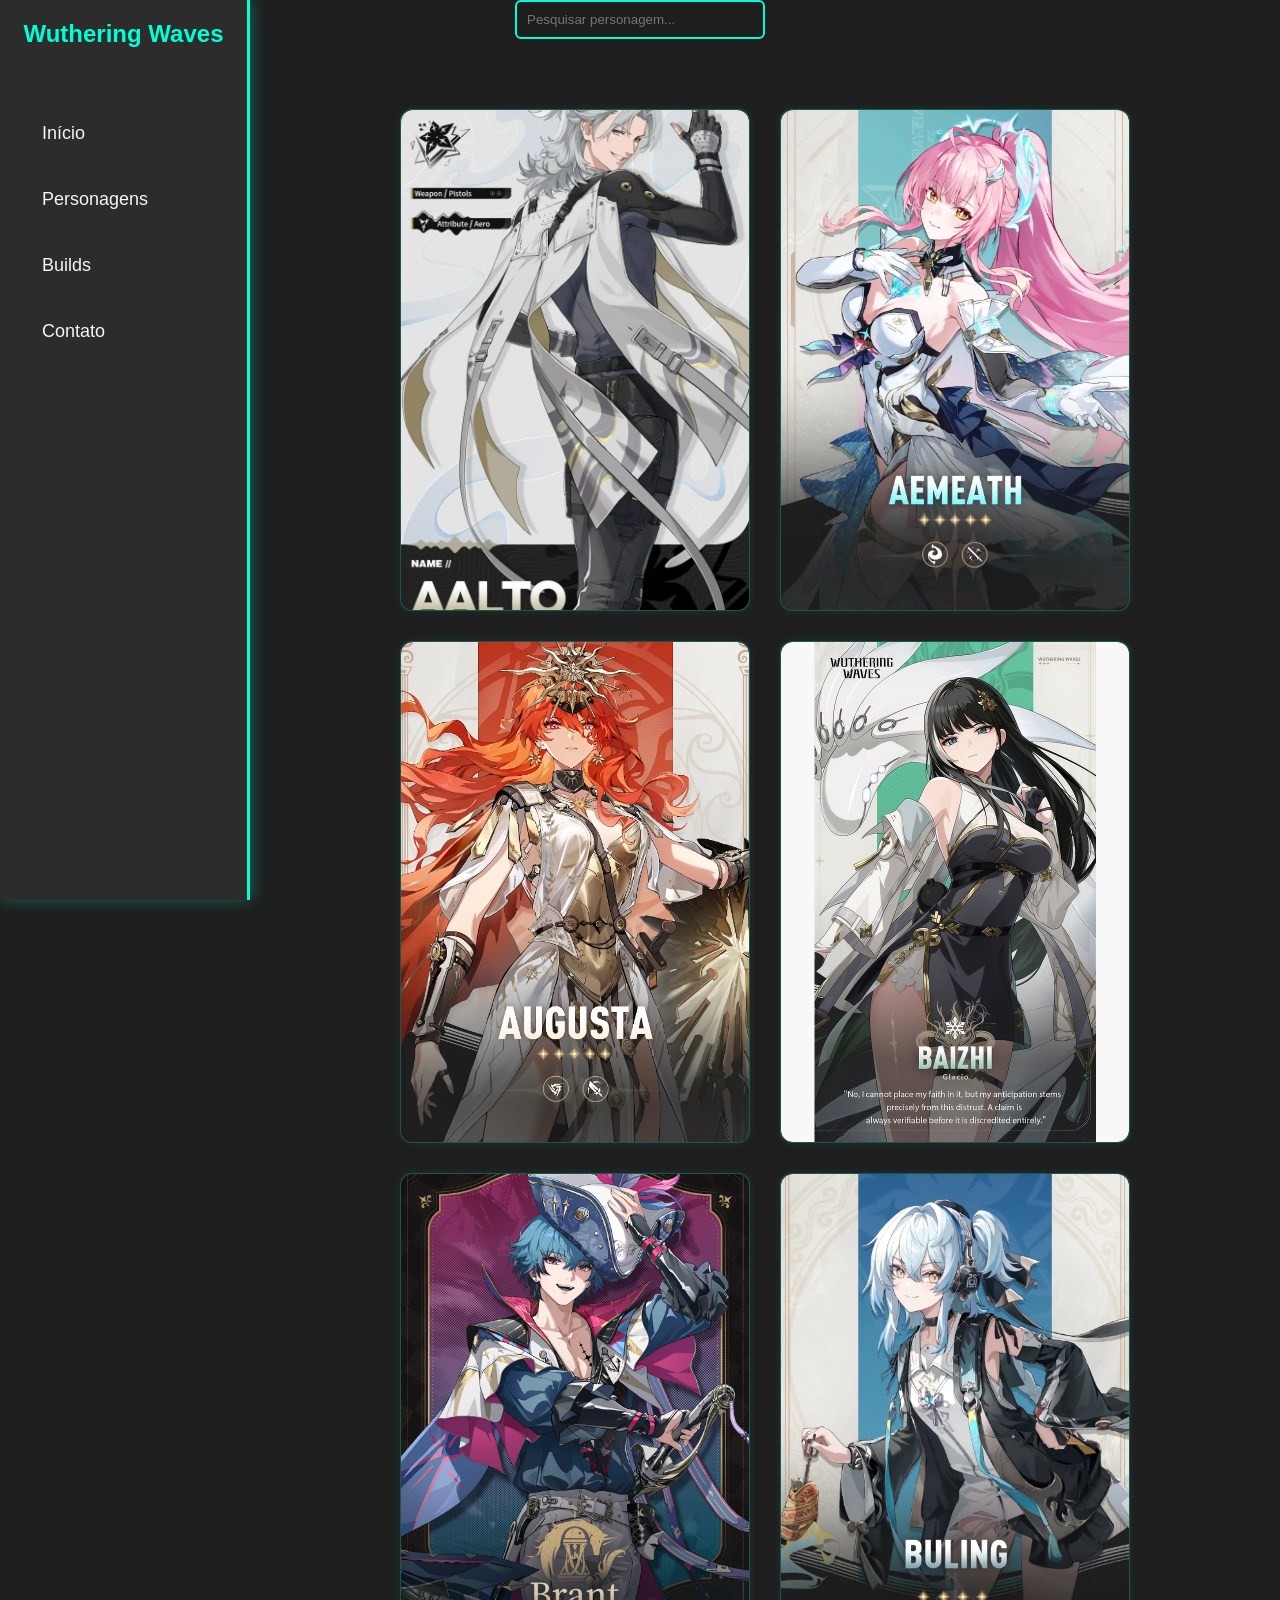
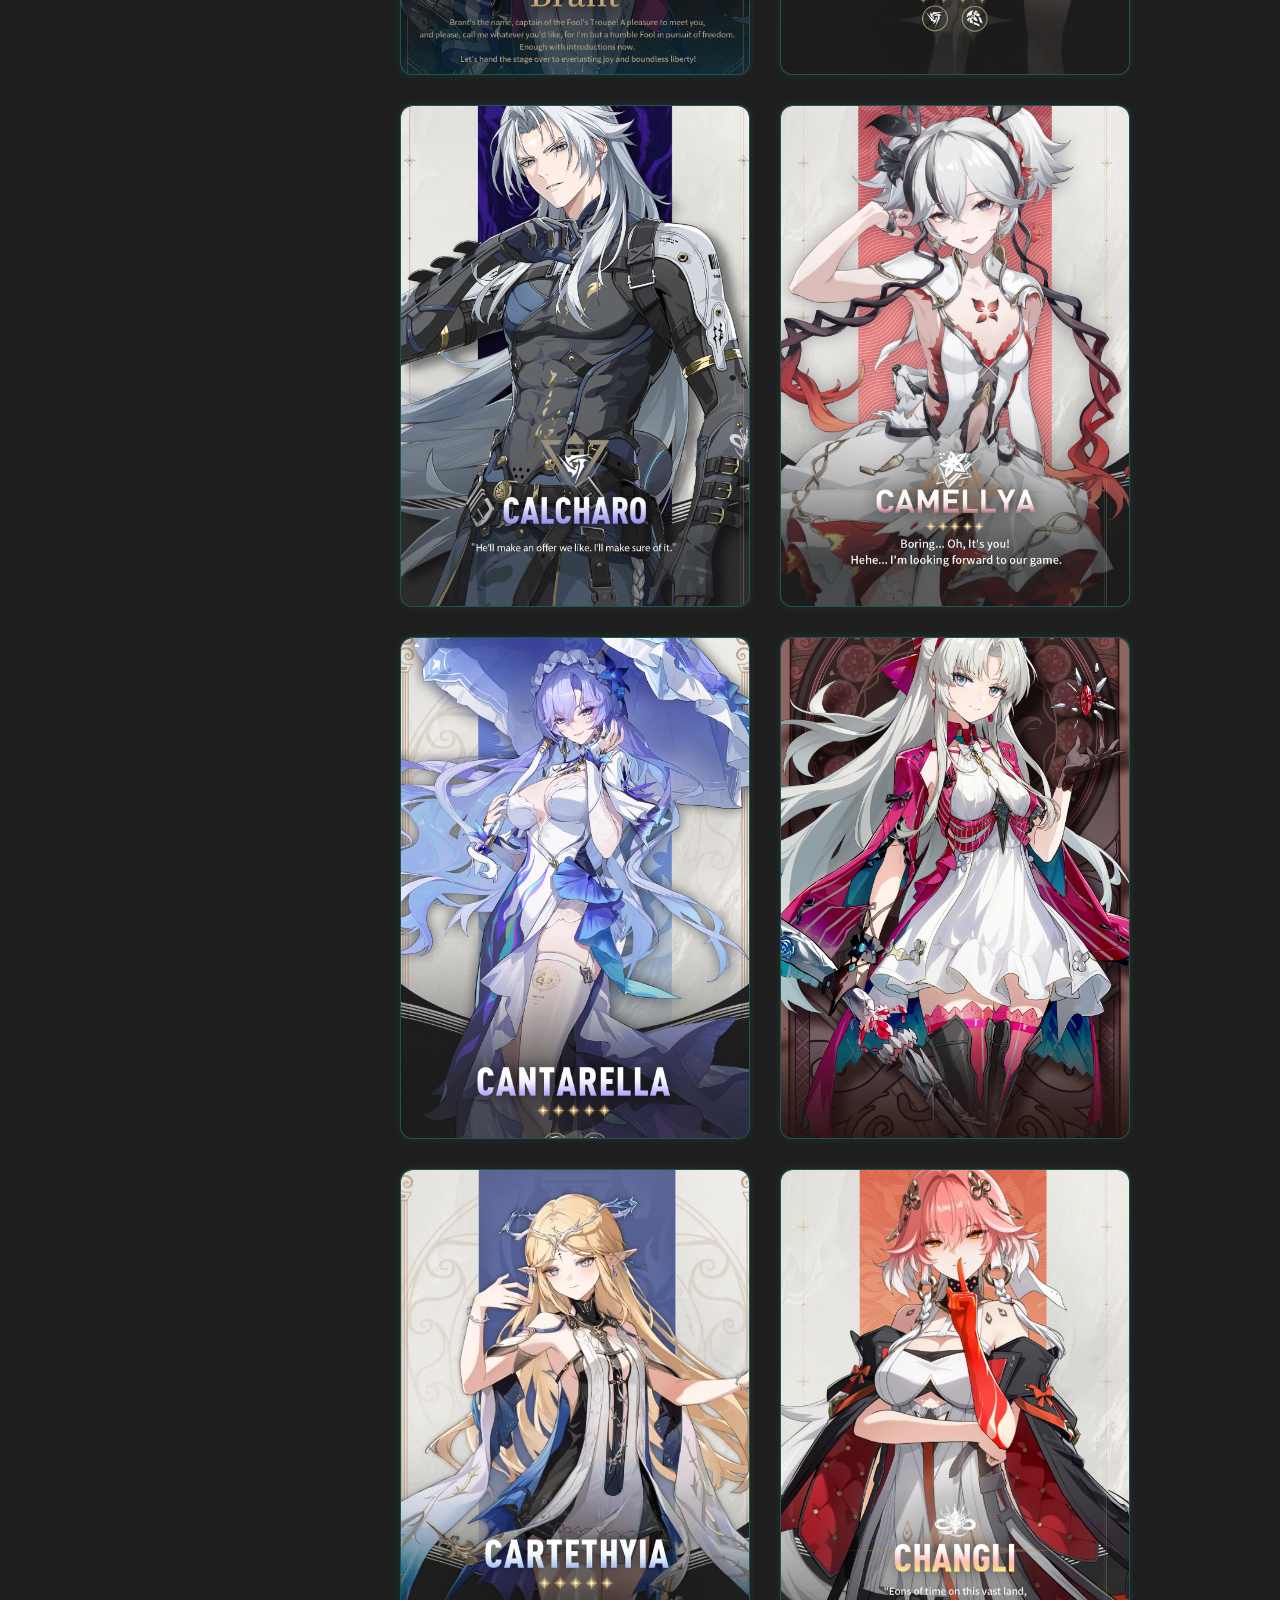
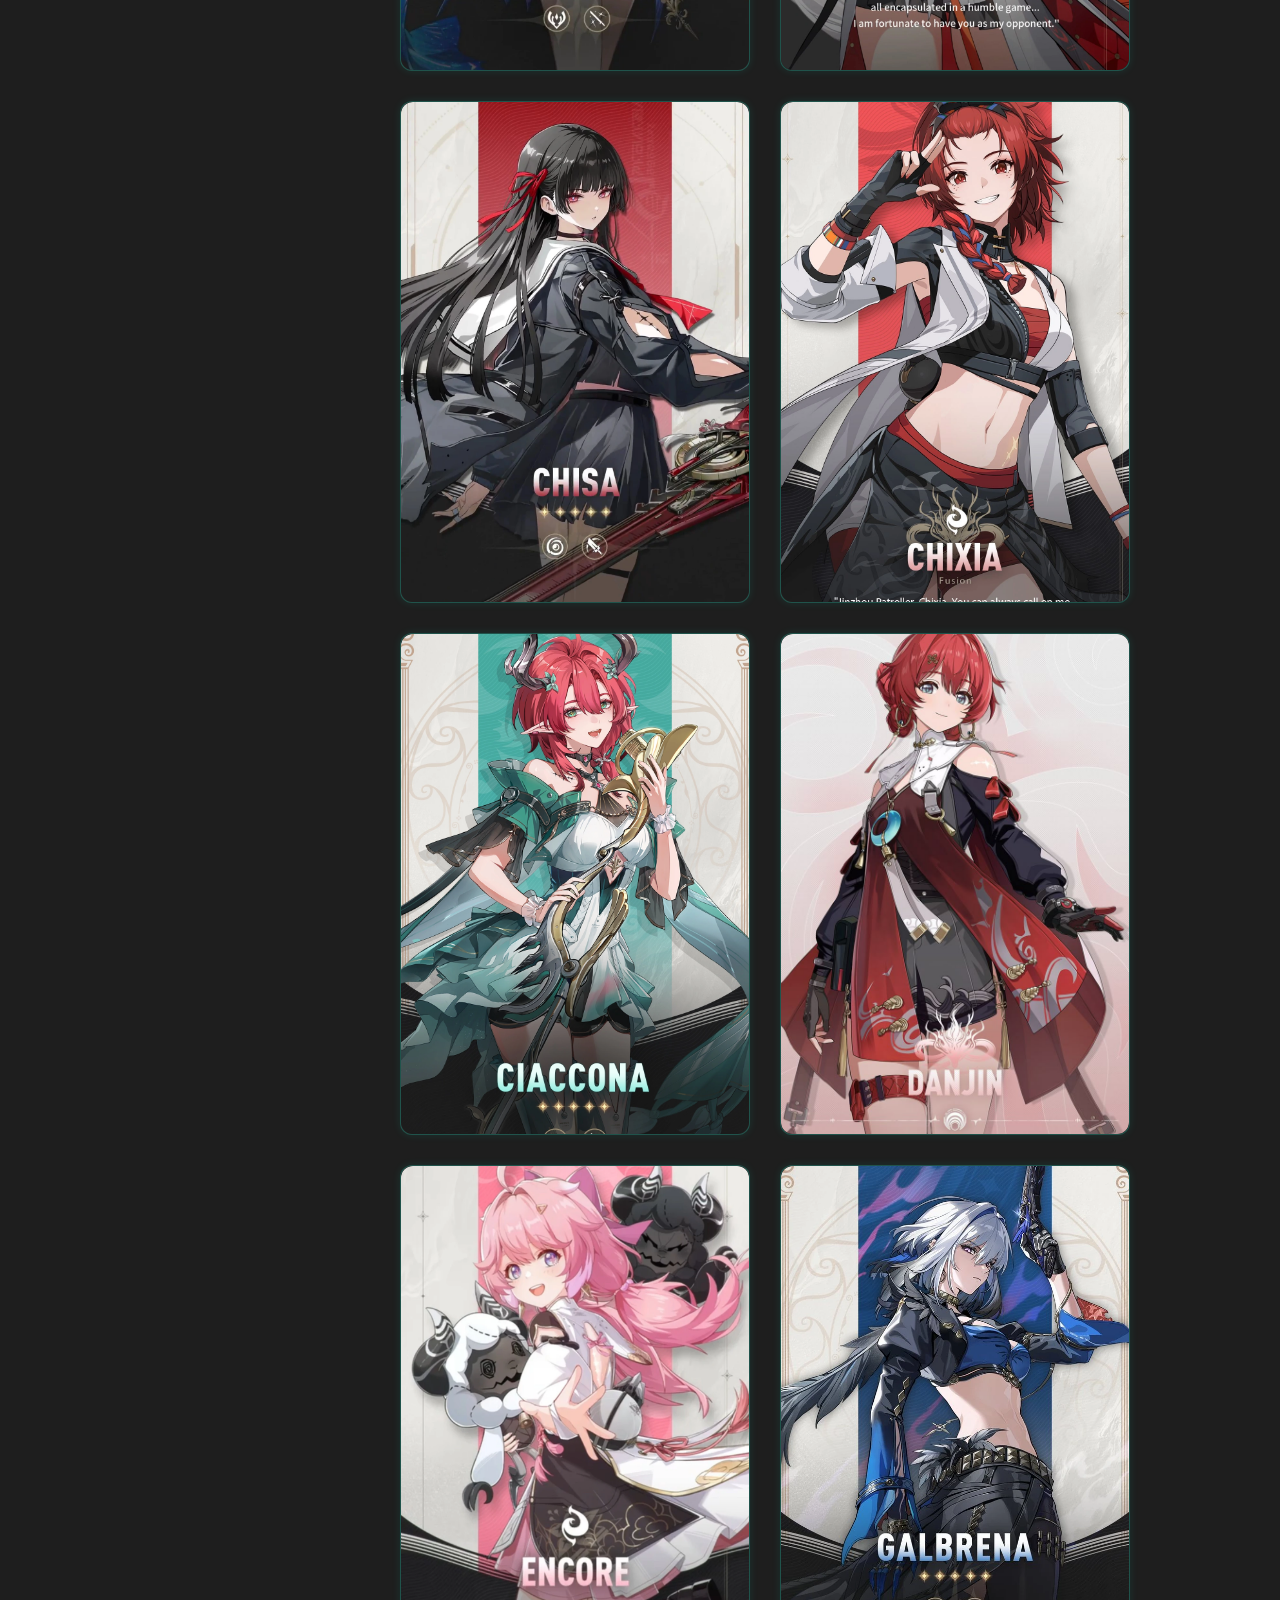
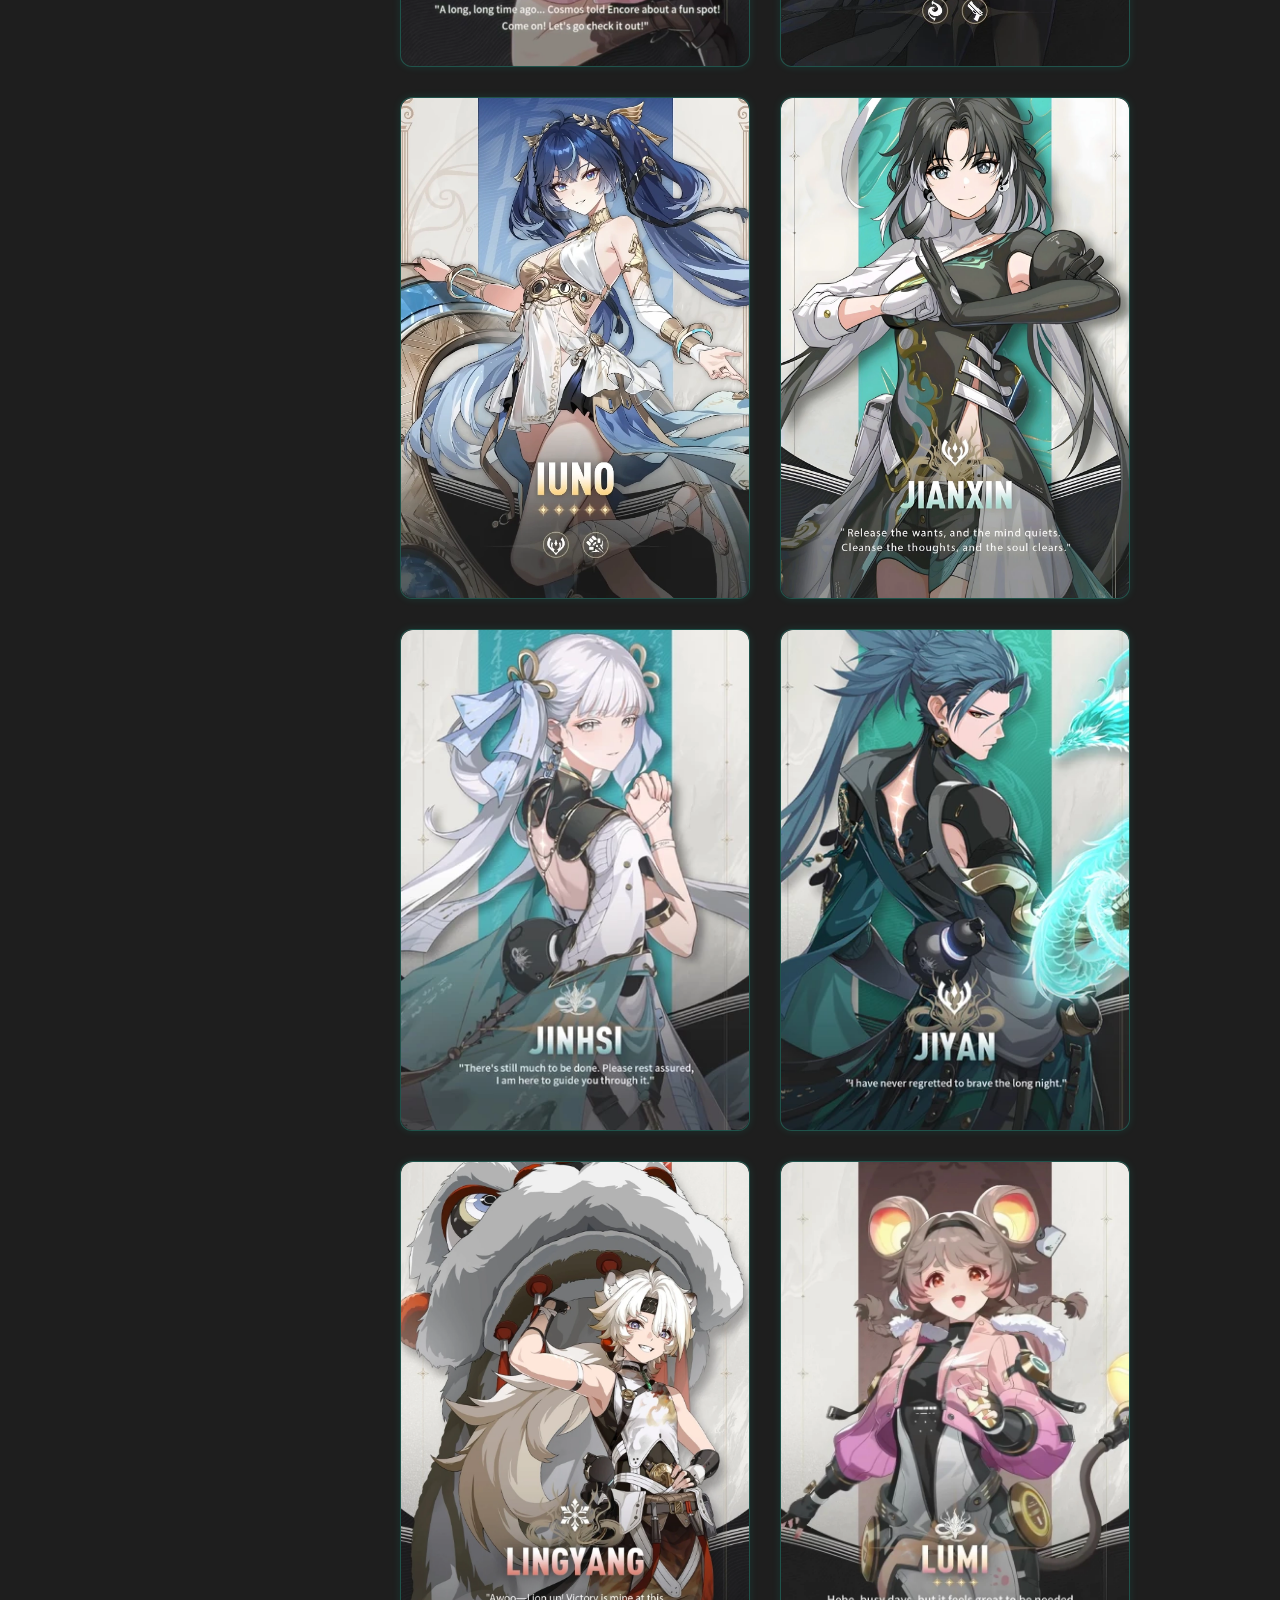
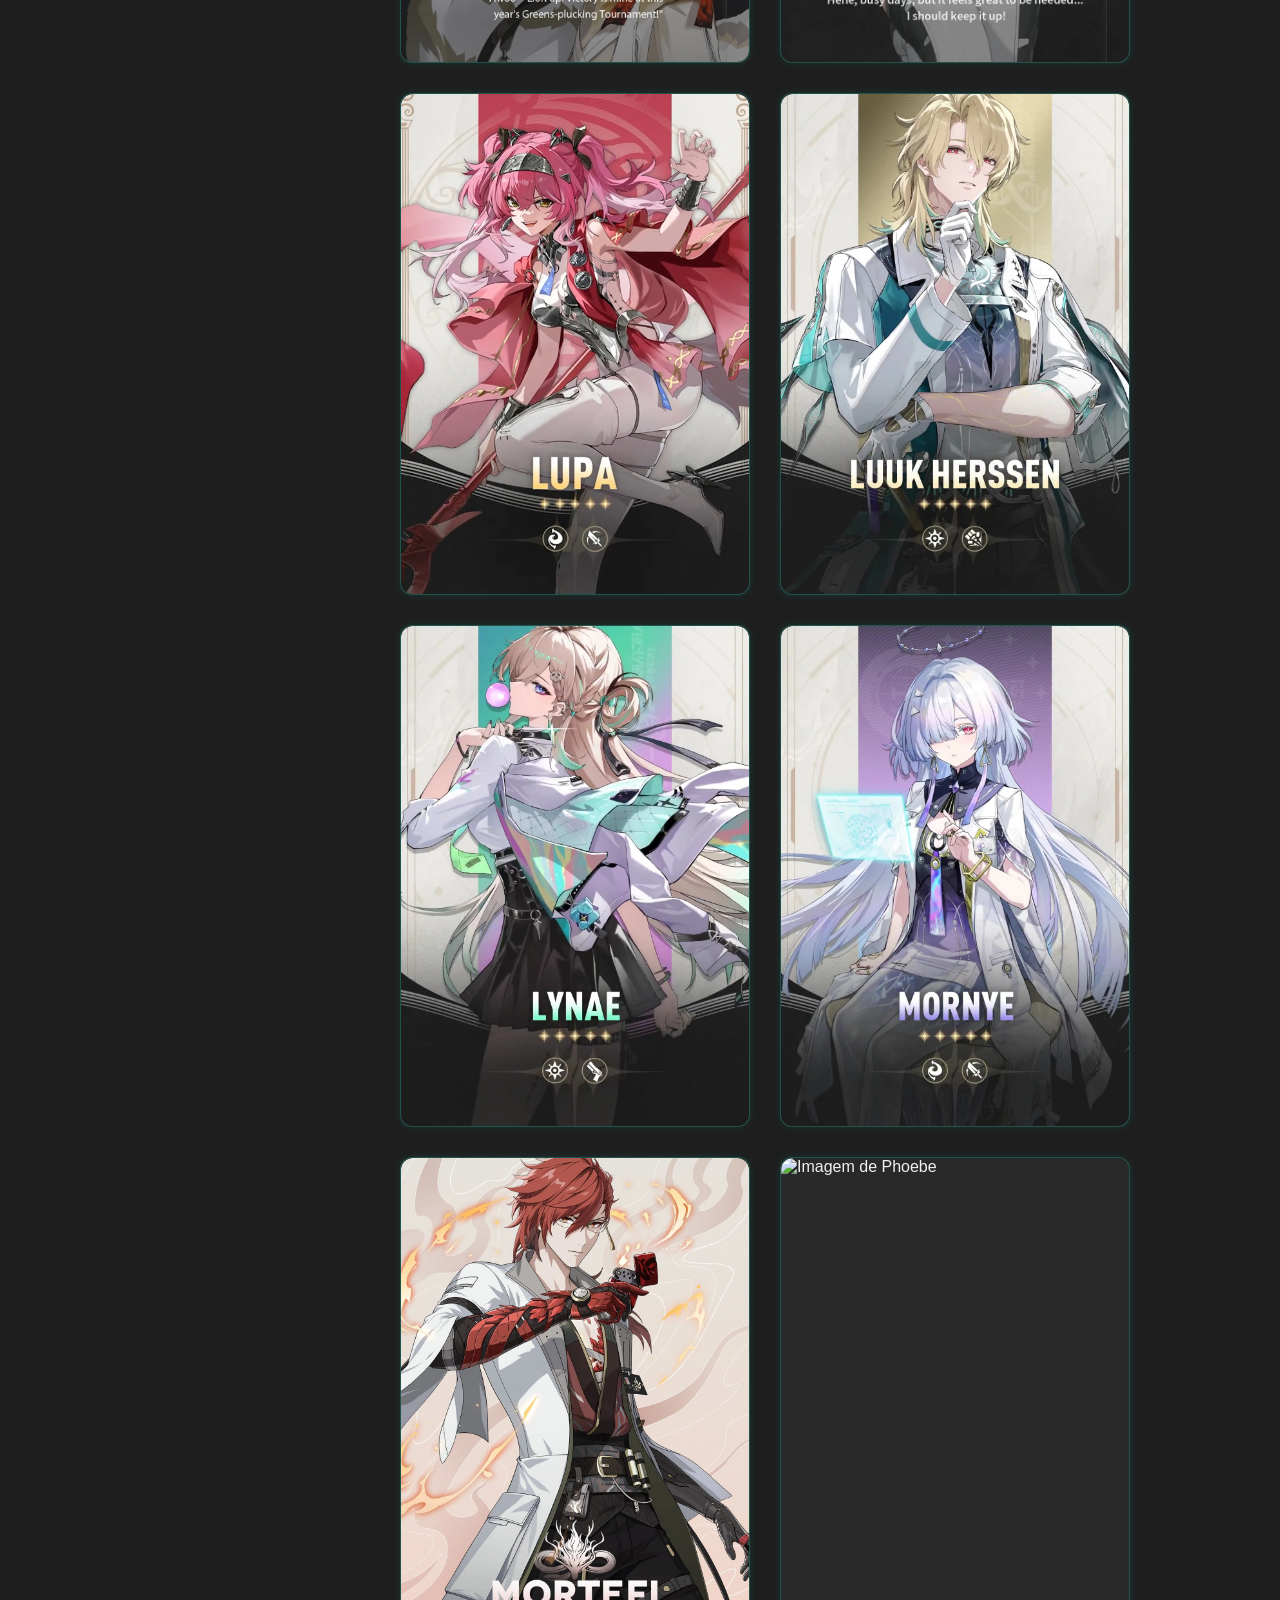
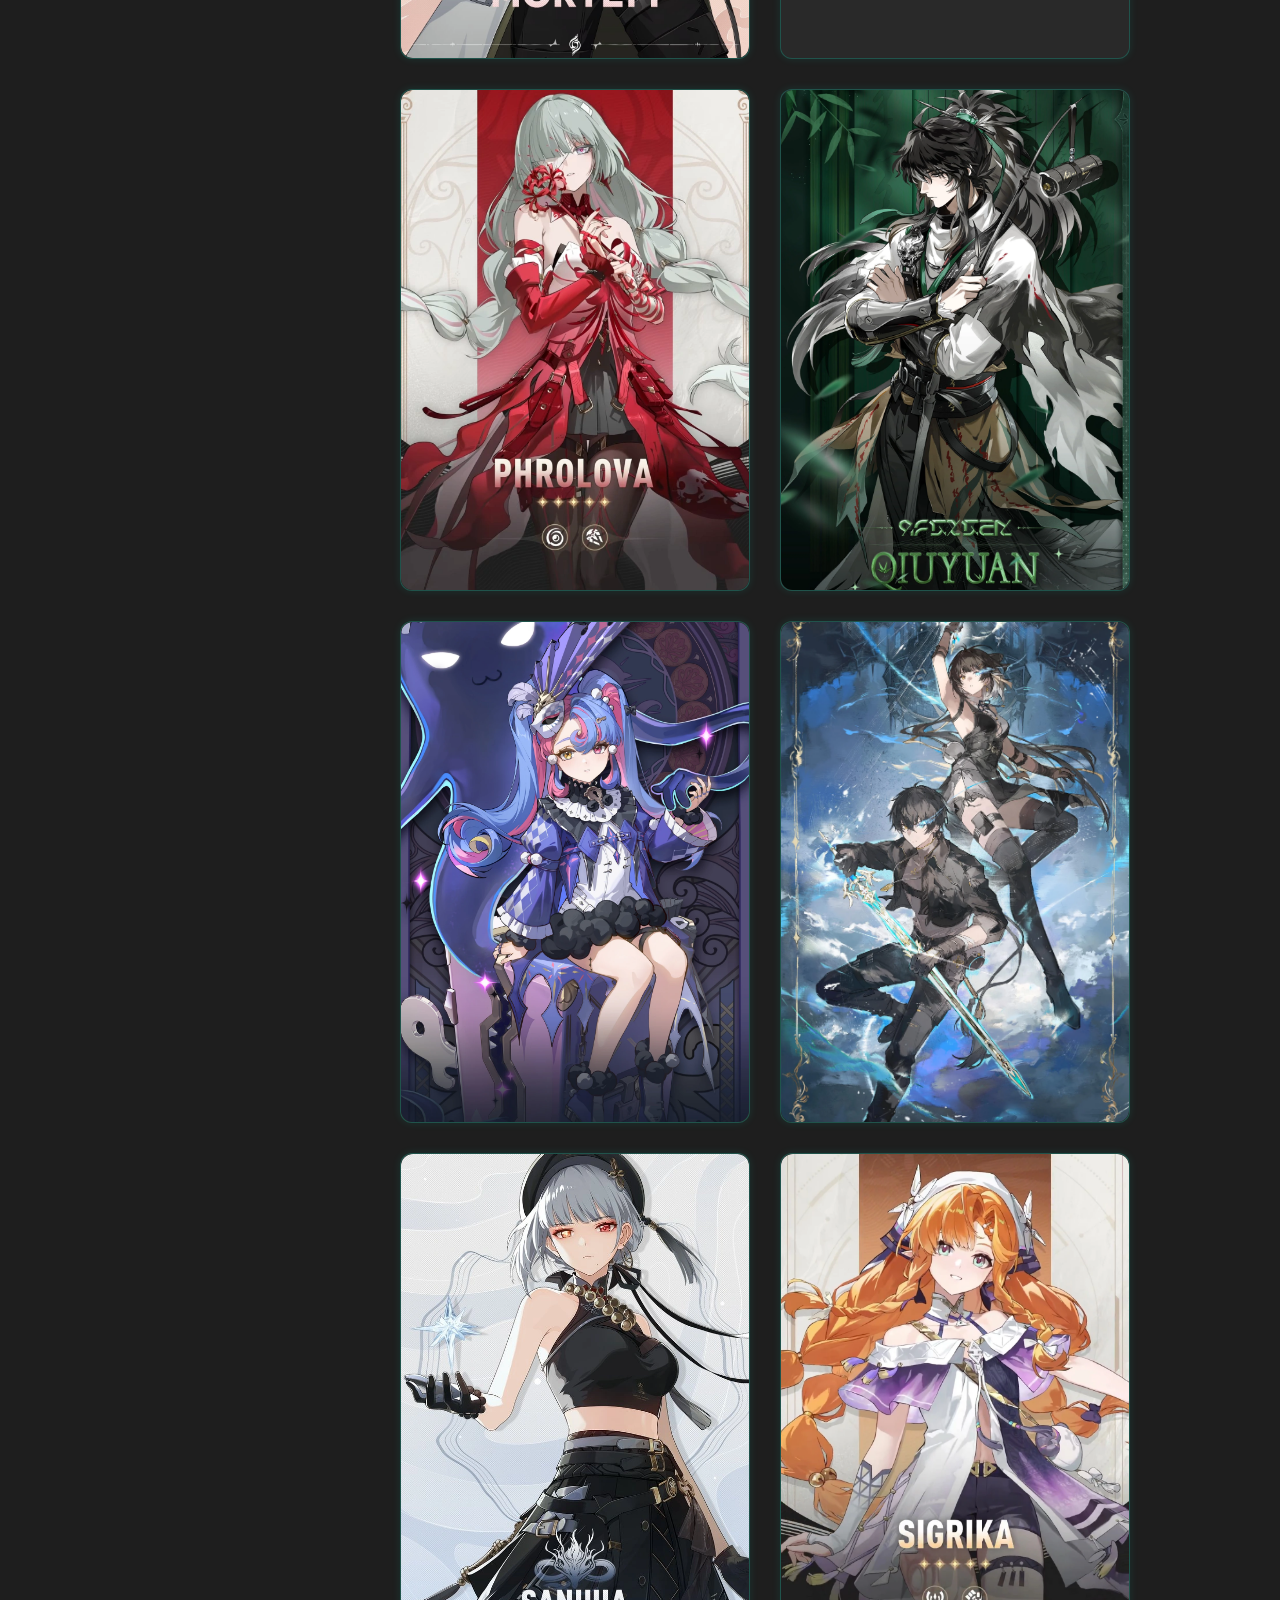
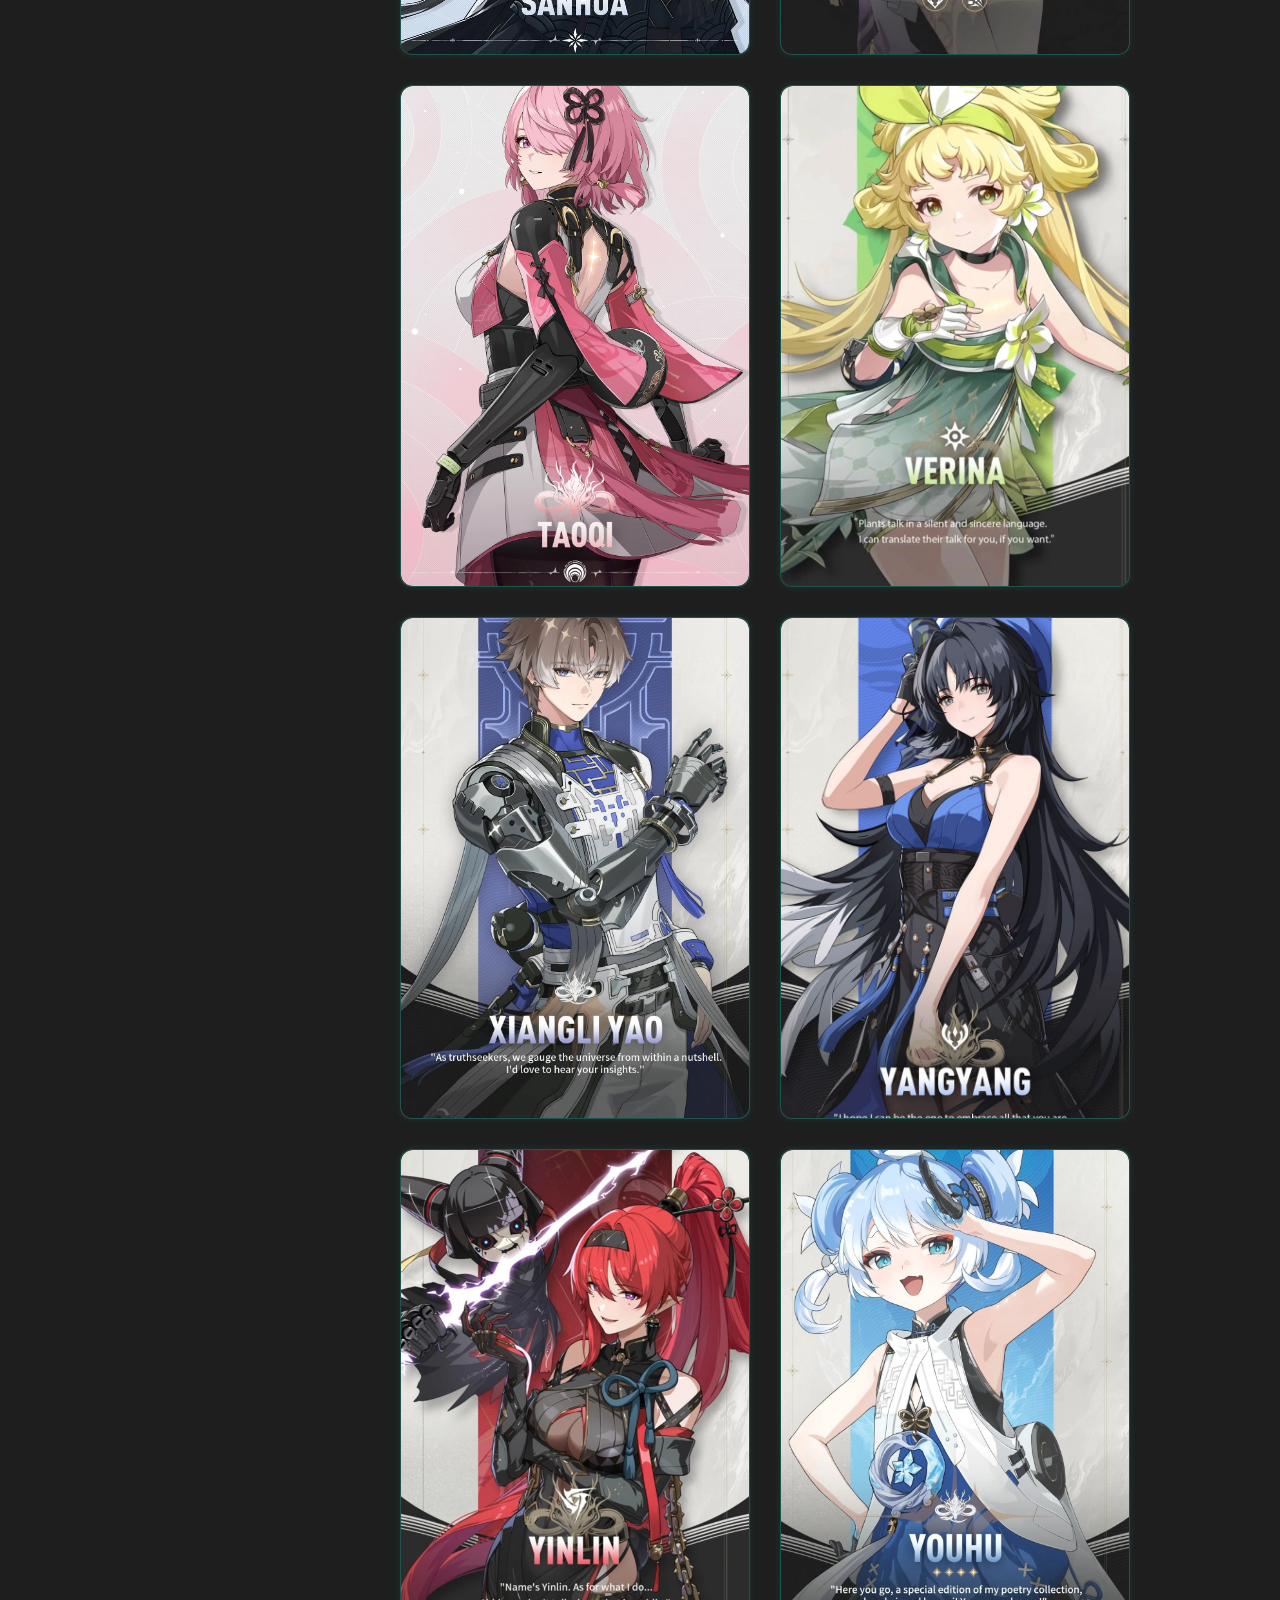
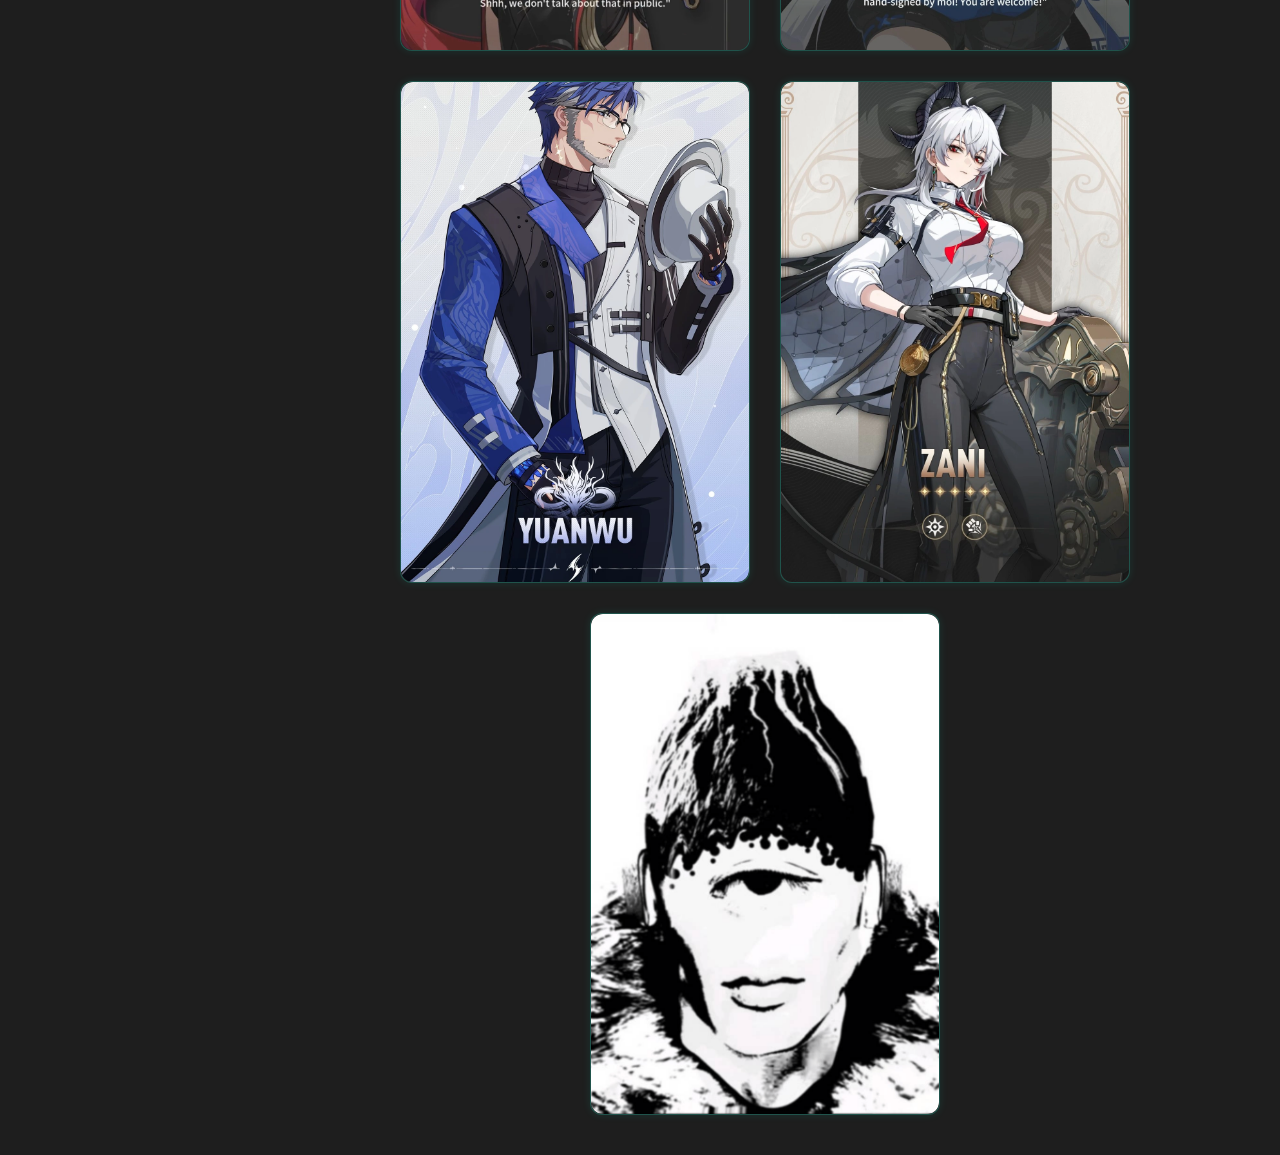
==== commit 4d093d62: "Add files via upload" ====
--- a/index.html
+++ b/index.html
@@ -480,25 +480,6 @@
   </label>
 </section>
 
-<!-- Lucilla -->
-<section class="cardc" data-nome="lucilla">
-  <input type="checkbox" id="toggle-lucilla" hidden />
-  <label for="toggle-lucilla" class="card-label">
-    <div class="card-image">
-      <img src="./img/lucilla.png" alt="Imagem de Lucilla" class="card-img" />
-      <div class="card-info">
-        <h1 class="nome">LUCILLA NVL90</h1>
-        <h1 class="hp">HP 14890</h1>
-        <h1 class="atk">ATK 2190</h1>
-        <h1 class="def">DEF 1355</h1>
-        <h1 class="re">RECARGA DE ENERGIA 119%</h1>
-        <h1 class="tc">TAXA CRÍTICA 66%</h1>
-        <h1 class="dc">DANO CRÍTICO 253%</h1>
-      </div>
-    </div>
-  </label>
-</section>
-
 <!-- Lumi -->
 <section class="cardc" data-nome="lumi">
   <input type="checkbox" id="toggle-lumi" hidden />
